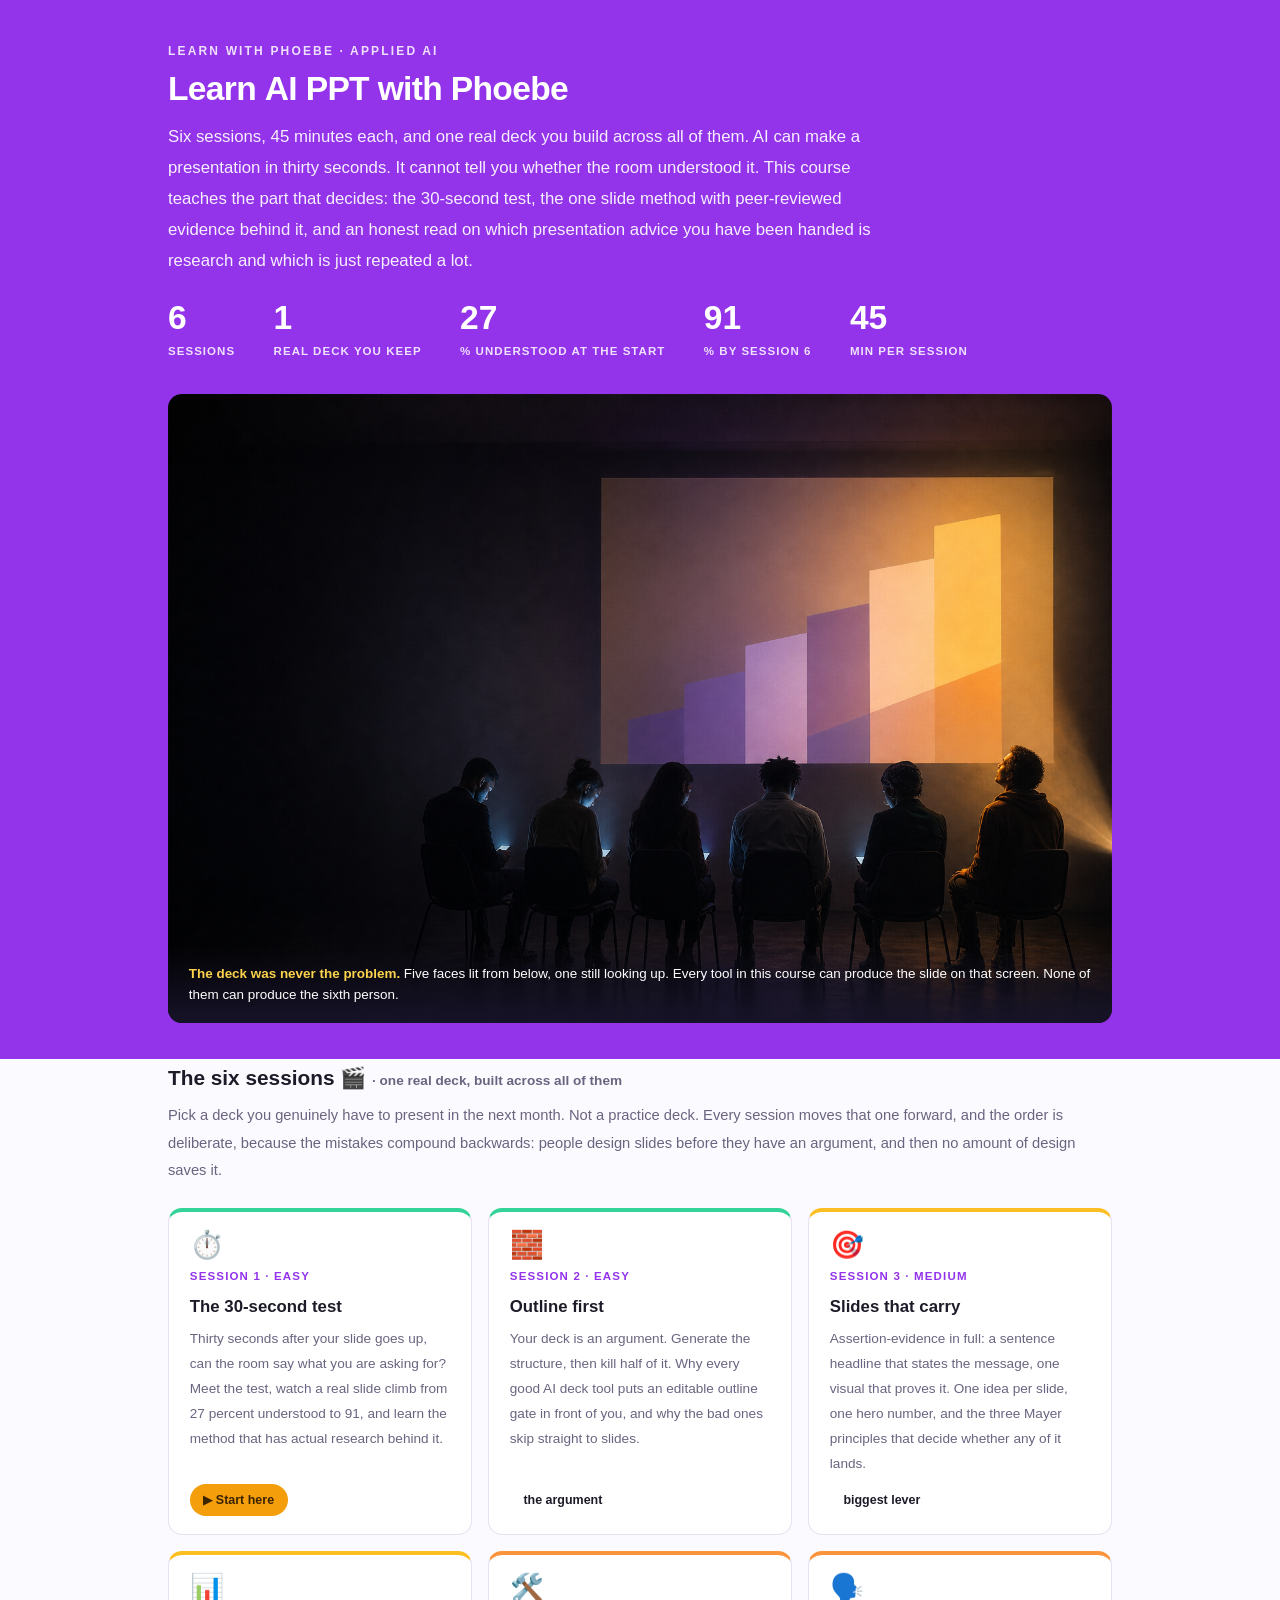
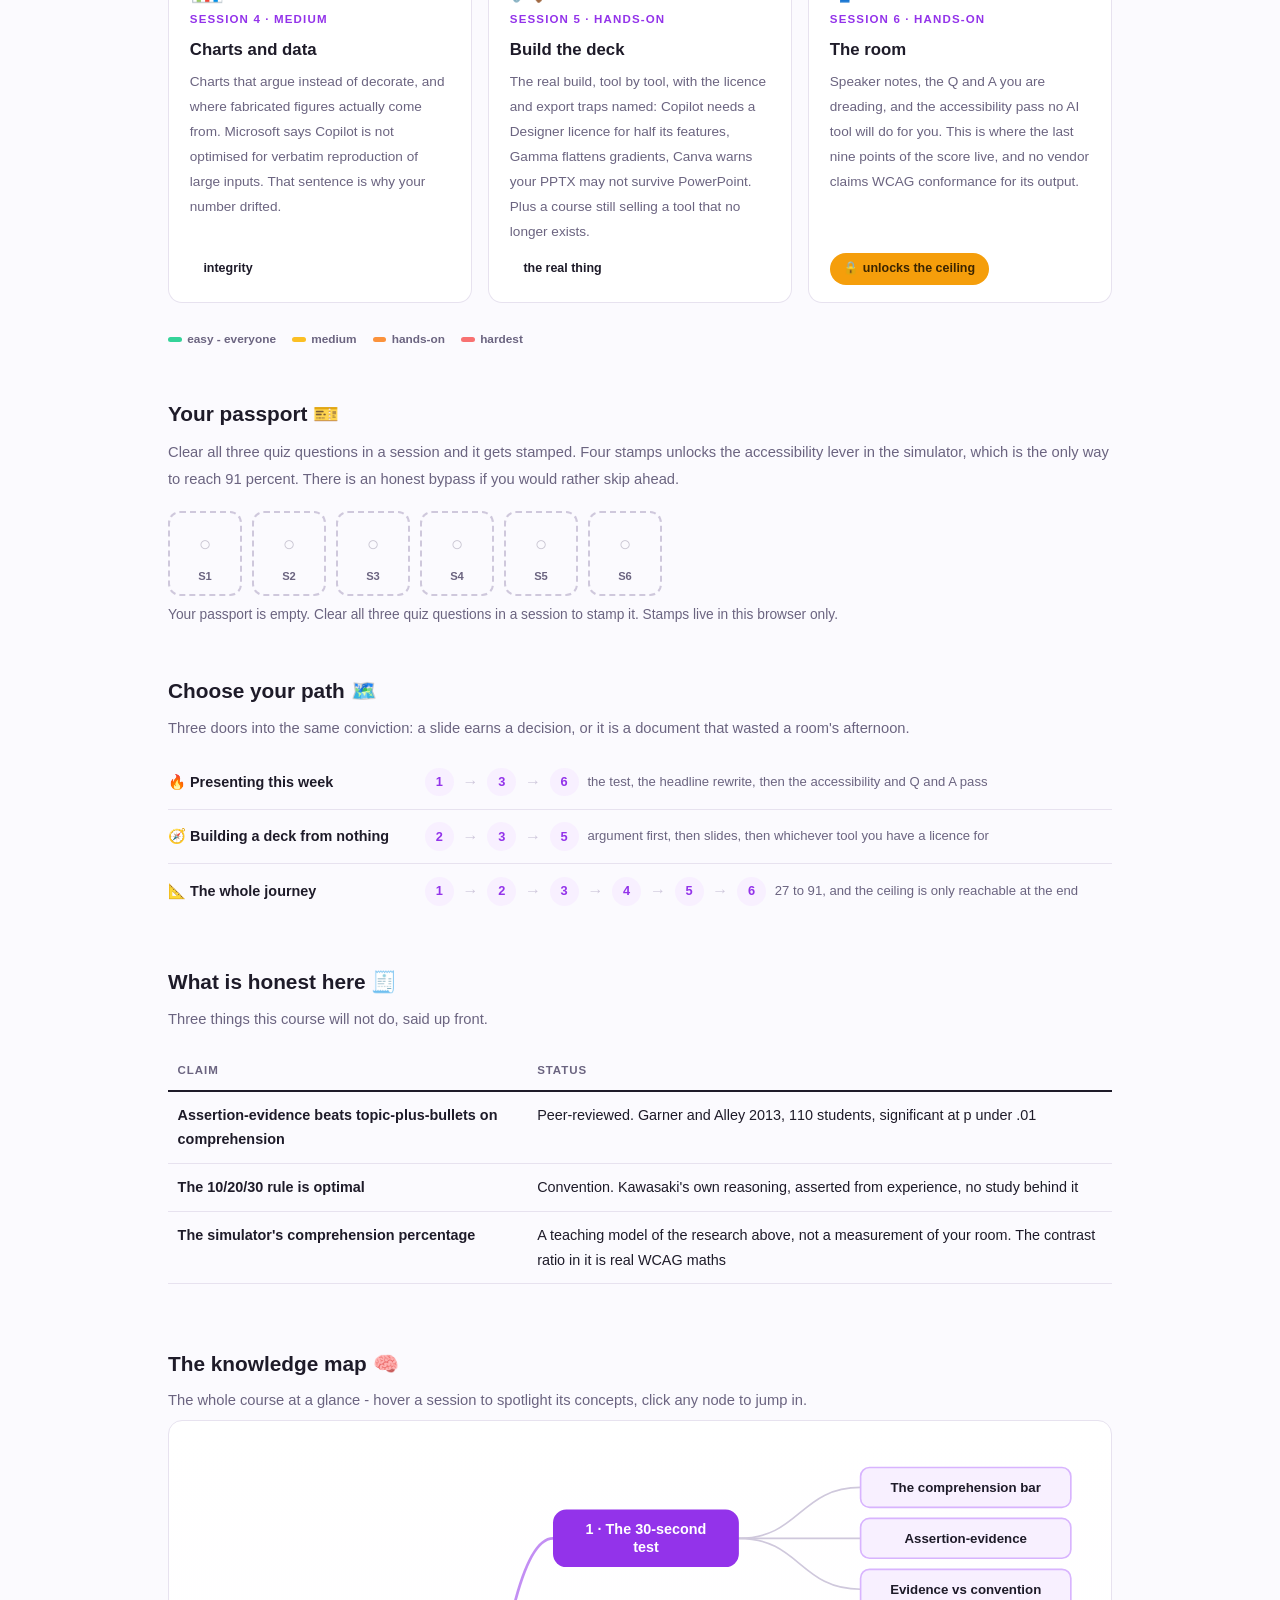
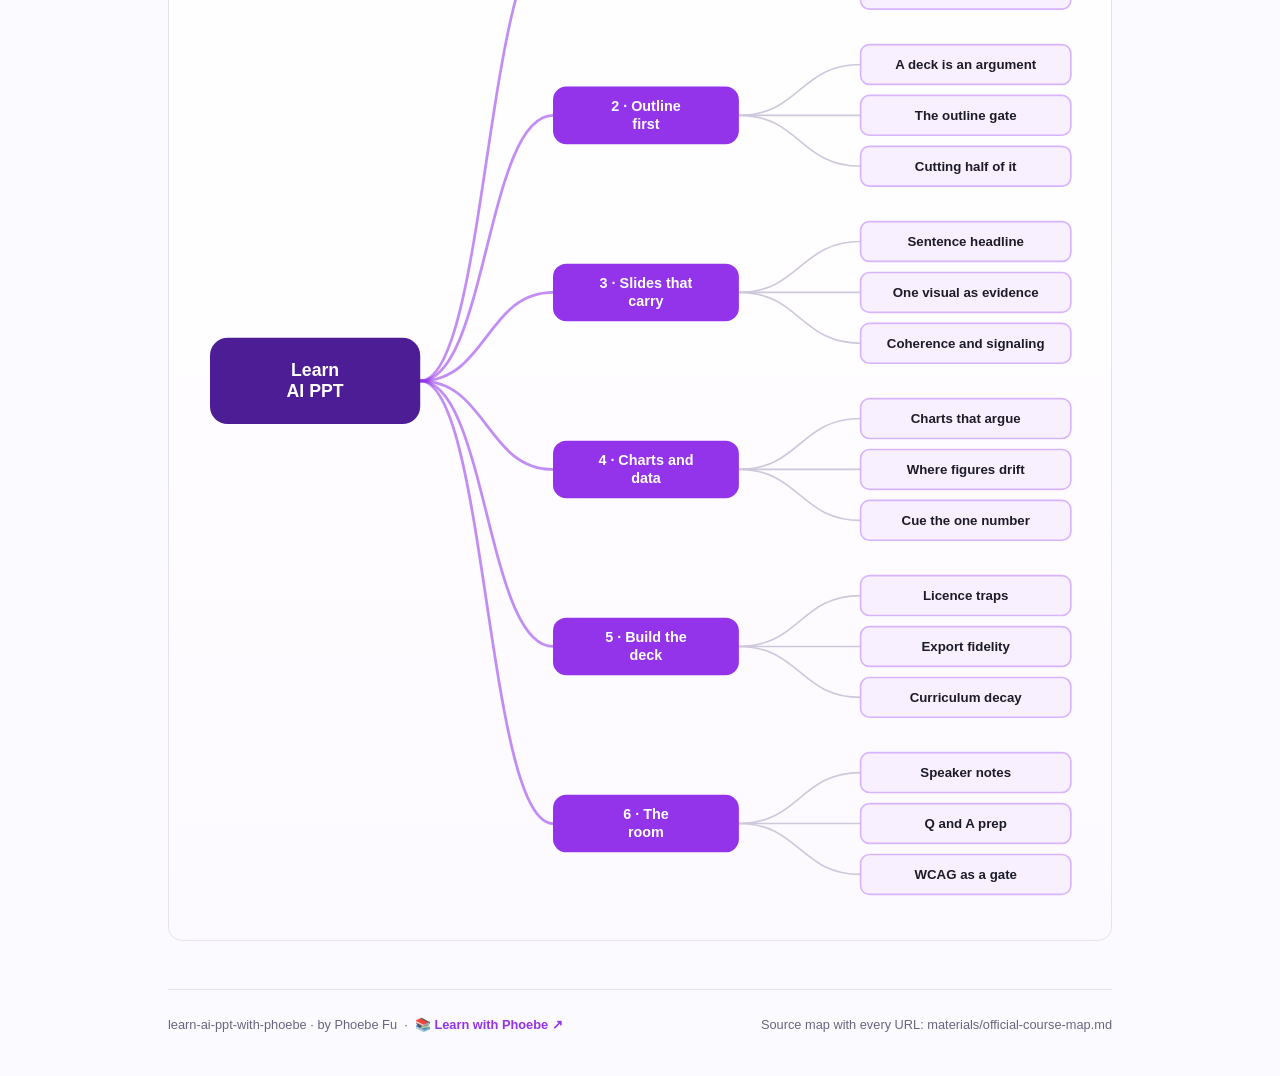
==== index.html @ f8a31833 "Learn AI PPT with Phoebe: six sessions, one real deck Single-track applied-AI course built on the 30" ====
<!DOCTYPE html>
<html lang="en">
<head>
<meta charset="UTF-8">
<meta name="viewport" content="width=device-width, initial-scale=1.0">
<!-- social:start -->
<meta name="description" content="Six sessions, one real deck. Build a presentation that passes the 30-second test, using the only slide method with peer-reviewed evidence behind it. Free, by Phoebe Fu.">
<meta property="og:type" content="website">
<meta property="og:site_name" content="Learn with Phoebe">
<meta property="og:title" content="Learn AI PPT with Phoebe">
<meta property="og:description" content="Six sessions, one real deck. Build a presentation that passes the 30-second test, using the only slide method with peer-reviewed evidence behind it.">
<meta property="og:url" content="https://phoebefu6.github.io/learn-ai-ppt-with-phoebe/">
<meta property="og:image" content="https://phoebefu6.github.io/learn-ai-ppt-with-phoebe/assets/og-cover.png">
<meta property="og:image:width" content="1200">
<meta property="og:image:height" content="630">
<meta name="twitter:card" content="summary_large_image">
<meta name="twitter:title" content="Learn AI PPT with Phoebe">
<meta name="twitter:description" content="Six sessions, one real deck. Build a presentation that passes the 30-second test.">
<meta name="twitter:image" content="https://phoebefu6.github.io/learn-ai-ppt-with-phoebe/assets/og-cover.png">
<!-- social:end -->
<title>Learn AI PPT with Phoebe</title>
<link rel="stylesheet" href="assets/style.css?v=1">
<style>

  .stats-row { display: flex; gap: 2.4rem; margin-top: 1.5rem; flex-wrap: wrap; }
  .stat b { display: block; font-size: 2.1rem; font-weight: 800; line-height: 1.05; font-variant-numeric: tabular-nums; }
  .stat span { font-size: .72rem; opacity: .85; text-transform: uppercase; letter-spacing: .09em; font-weight: 600; }

  .course-grid { display: grid; grid-template-columns: repeat(auto-fit, minmax(17rem, 1fr)); gap: 1rem; margin-top: 1.5rem; }
  .course-card {
    border: 1px solid var(--hairline);
    border-top: 4px solid var(--diff, var(--indigo));
    border-radius: var(--radius);
    padding: 1.2rem 1.3rem 1.1rem;
    display: flex;
    flex-direction: column;
    gap: .5rem;
    text-decoration: none;
    color: var(--ink);
    background: #fff;
    transition: box-shadow .15s ease, border-color .15s ease, transform .15s ease;
    position: relative;
  }
  .course-card:hover { border-color: var(--indigo-soft); border-top-color: var(--diff, var(--indigo)); box-shadow: 0 8px 28px rgba(147,51,234,.14); transform: translateY(-3px); }
  .course-card .cicon { font-size: 1.7rem; line-height: 1; }
  .course-card .cnum { font-size: .72rem; font-weight: 700; color: var(--indigo); text-transform: uppercase; letter-spacing: .1em; }
  .course-card h3 { font-size: 1.05rem; font-weight: 800; line-height: 1.3; }
  .course-card p { font-size: .85rem; color: var(--muted); flex: 1; }
  .course-card .meta { display: flex; gap: .4rem; flex-wrap: wrap; }

  .diff-legend { display: flex; gap: 1rem; margin-top: 1.6rem; font-size: .74rem; color: var(--muted); font-weight: 600; flex-wrap: wrap; }
  .diff-legend i { display: inline-block; width: .85rem; height: .35rem; border-radius: 999px; margin-right: .35rem; vertical-align: middle; }

  .paths { margin-top: 2.6rem; }
  .paths h2 { font-size: 1.3rem; font-weight: 800; margin-bottom: .3rem; }
  .paths .plede { color: var(--muted); font-size: .92rem; margin-bottom: .8rem; }
  .path { display: flex; gap: .55rem; align-items: center; padding: .75rem 0; border-bottom: .5px solid var(--hairline); flex-wrap: wrap; }
  .path:last-child { border-bottom: none; }
  .path b { min-width: 15.5rem; font-size: .9rem; }
  .path .pstep { background: var(--indigo-50); color: var(--indigo); border-radius: 999px; padding: .16rem .68rem; font-weight: 700; font-size: .8rem; text-decoration: none; transition: all .12s ease; }
  .path .pstep:hover { background: var(--indigo); color: #fff; }
  .path .parr { color: var(--faint); font-weight: 700; }

  .mm-section { margin-top: 1.6rem; }
  .mm-section h2 { font-size: 1.3rem; font-weight: 800; margin-bottom: .2rem; }
  .mm-section .mm-lede { color: var(--muted); font-size: .92rem; margin-bottom: .4rem; }
  .mm-wrap { border: 1px solid var(--hairline); border-radius: var(--radius); background: linear-gradient(180deg,#fff,#FDFAFF); padding: .6rem; overflow-x: auto; }
  .mm-svg { width: 100%; height: auto; display: block; max-width: 60rem; margin: 0 auto; min-width: 34rem; }
  .mm-link { cursor: pointer; text-decoration: none; }
  .mm-node rect { transition: opacity .15s ease, filter .15s ease; }
  .mm-node text { pointer-events: none; }
  .mm-link:hover .mm-node rect { filter: brightness(1.06); }
  .mm-edge { transition: opacity .15s ease; }

  /* raster hero, one per course */
  .hero-art { position: relative; margin: 1.8rem 0 0; border-radius: var(--radius); overflow: hidden; background: #17142A; }
  .hero-art img { display: block; width: 100%; height: auto; }
  .hero-art figcaption {
    position: absolute; left: 0; right: 0; bottom: 0; padding: 1.1rem 1.3rem;
    background: linear-gradient(to top, rgba(23,20,42,.94), rgba(23,20,42,0));
    color: #fff; font-size: .84rem; line-height: 1.6;
  }
  .hero-art figcaption b { color: #FCD34D; }
  @media (max-width: 720px) { .hero-art figcaption { position: static; background: #17142A; } }
</style>
</head>
<body>

<header class="masthead">
  <div class="wrap">
    <div class="eyebrow">Learn with Phoebe · Applied AI</div>
    <h1>Learn AI <span class="accent">PPT</span> with Phoebe</h1>
    <p class="sub">Six sessions, 45 minutes each, and one real deck you build across all of them. AI can make a presentation in thirty seconds. It cannot tell you whether the room understood it. This course teaches the part that decides: the 30-second test, the one slide method with peer-reviewed evidence behind it, and an honest read on which presentation advice you have been handed is research and which is just repeated a lot.</p>
    <div class="stats-row">
      <div class="stat"><b data-count="6">6</b><span>sessions</span></div>
      <div class="stat"><b data-count="1">1</b><span>real deck you keep</span></div>
      <div class="stat"><b data-count="27">27</b><span>% understood at the start</span></div>
      <div class="stat"><b data-count="91">91</b><span>% by session 6</span></div>
      <div class="stat"><b data-count="45">45</b><span>min per session</span></div>
    </div>
    <figure class="hero-art">
      <img src="assets/hero.png" alt="A darkened boardroom. A beautifully designed chart glows on the projection screen while five of the six people in the front row look down into their phones, each face lit from below. One person at the end is still looking up.">
      <figcaption><b>The deck was never the problem.</b> Five faces lit from below, one still looking up. Every tool in this course can produce the slide on that screen. None of them can produce the sixth person.</figcaption>
    </figure>
  </div>
</header>

<main class="wrap">

  <section class="section">
    <div class="paths" style="margin-top:0">
      <h2>The six sessions 🎬 <span style="font-size:.85rem;font-weight:600;color:var(--muted)">· one real deck, built across all of them</span></h2>
      <p class="plede">Pick a deck you genuinely have to present in the next month. Not a practice deck. Every session moves that one forward, and the order is deliberate, because the mistakes compound backwards: people design slides before they have an argument, and then no amount of design saves it.</p>
    </div>

    <div class="course-grid">
      <a class="course-card" href="courses/01-the-30-second-test.html" style="--diff:#34D399">
        <span class="cicon">⏱️</span>
        <span class="cnum">Session 1 · easy</span>
        <h3>The 30-second test</h3>
        <p>Thirty seconds after your slide goes up, can the room say what you are asking for? Meet the test, watch a real slide climb from 27 percent understood to 91, and learn the method that has actual research behind it.</p>
        <span class="meta"><span class="pill amber">▶ Start here</span></span>
      </a>
      <a class="course-card" href="courses/02-outline-first.html" style="--diff:#34D399">
        <span class="cicon">🧱</span>
        <span class="cnum">Session 2 · easy</span>
        <h3>Outline first</h3>
        <p>Your deck is an argument. Generate the structure, then kill half of it. Why every good AI deck tool puts an editable outline gate in front of you, and why the bad ones skip straight to slides.</p>
        <span class="meta"><span class="pill">the argument</span></span>
      </a>
      <a class="course-card" href="courses/03-slides-that-carry.html" style="--diff:#FBBF24">
        <span class="cicon">🎯</span>
        <span class="cnum">Session 3 · medium</span>
        <h3>Slides that carry</h3>
        <p>Assertion-evidence in full: a sentence headline that states the message, one visual that proves it. One idea per slide, one hero number, and the three Mayer principles that decide whether any of it lands.</p>
        <span class="meta"><span class="pill">biggest lever</span></span>
      </a>
      <a class="course-card" href="courses/04-charts-and-data.html" style="--diff:#FBBF24">
        <span class="cicon">📊</span>
        <span class="cnum">Session 4 · medium</span>
        <h3>Charts and data</h3>
        <p>Charts that argue instead of decorate, and where fabricated figures actually come from. Microsoft says Copilot is not optimised for verbatim reproduction of large inputs. That sentence is why your number drifted.</p>
        <span class="meta"><span class="pill">integrity</span></span>
      </a>
      <a class="course-card" href="courses/05-build-the-deck.html" style="--diff:#FB923C">
        <span class="cicon">🛠️</span>
        <span class="cnum">Session 5 · hands-on</span>
        <h3>Build the deck</h3>
        <p>The real build, tool by tool, with the licence and export traps named: Copilot needs a Designer licence for half its features, Gamma flattens gradients, Canva warns your PPTX may not survive PowerPoint. Plus a course still selling a tool that no longer exists.</p>
        <span class="meta"><span class="pill">the real thing</span></span>
      </a>
      <a class="course-card" href="courses/06-the-room.html" style="--diff:#FB923C">
        <span class="cicon">🗣️</span>
        <span class="cnum">Session 6 · hands-on</span>
        <h3>The room</h3>
        <p>Speaker notes, the Q and A you are dreading, and the accessibility pass no AI tool will do for you. This is where the last nine points of the score live, and no vendor claims WCAG conformance for its output.</p>
        <span class="meta"><span class="pill amber">🔒 unlocks the ceiling</span></span>
      </a>
    </div>

    <div class="diff-legend">
      <span><i style="background:#34D399"></i>easy - everyone</span>
      <span><i style="background:#FBBF24"></i>medium</span>
      <span><i style="background:#FB923C"></i>hands-on</span>
      <span><i style="background:#F87171"></i>hardest</span>
    </div>
  </section>

  <section class="section">
    <div class="paths" style="margin-top:0">
      <h2>Your passport 🎫</h2>
      <p class="plede">Clear all three quiz questions in a session and it gets stamped. Four stamps unlocks the accessibility lever in the simulator, which is the only way to reach 91 percent. There is an honest bypass if you would rather skip ahead.</p>
    </div>
    <div class="pp-strip"></div>
  </section>

  <section class="section">
    <div class="paths">
      <h2>Choose your path 🗺️</h2>
      <p class="plede">Three doors into the same conviction: a slide earns a decision, or it is a document that wasted a room's afternoon.</p>
      <div class="path"><b>🔥 Presenting this week</b>
        <a class="pstep" href="courses/01-the-30-second-test.html">1</a><span class="parr">→</span>
        <a class="pstep" href="courses/03-slides-that-carry.html">3</a><span class="parr">→</span>
        <a class="pstep" href="courses/06-the-room.html">6</a>
        <span style="font-size:.82rem;color:var(--muted)">the test, the headline rewrite, then the accessibility and Q and A pass</span>
      </div>
      <div class="path"><b>🧭 Building a deck from nothing</b>
        <a class="pstep" href="courses/02-outline-first.html">2</a><span class="parr">→</span>
        <a class="pstep" href="courses/03-slides-that-carry.html">3</a><span class="parr">→</span>
        <a class="pstep" href="courses/05-build-the-deck.html">5</a>
        <span style="font-size:.82rem;color:var(--muted)">argument first, then slides, then whichever tool you have a licence for</span>
      </div>
      <div class="path"><b>📐 The whole journey</b>
        <a class="pstep" href="courses/01-the-30-second-test.html">1</a><span class="parr">→</span>
        <a class="pstep" href="courses/02-outline-first.html">2</a><span class="parr">→</span>
        <a class="pstep" href="courses/03-slides-that-carry.html">3</a><span class="parr">→</span>
        <a class="pstep" href="courses/04-charts-and-data.html">4</a><span class="parr">→</span>
        <a class="pstep" href="courses/05-build-the-deck.html">5</a><span class="parr">→</span>
        <a class="pstep" href="courses/06-the-room.html">6</a>
        <span style="font-size:.82rem;color:var(--muted)">27 to 91, and the ceiling is only reachable at the end</span>
      </div>
    </div>
  </section>

  <section class="section">
    <div class="paths" style="margin-top:0">
      <h2>What is honest here 🧾</h2>
      <p class="plede">Three things this course will not do, said up front.</p>
    </div>
    <table class="clean">
      <tr><th>Claim</th><th>Status</th></tr>
      <tr><td>Assertion-evidence beats topic-plus-bullets on comprehension</td><td>Peer-reviewed. Garner and Alley 2013, 110 students, significant at p under .01</td></tr>
      <tr><td>The 10/20/30 rule is optimal</td><td>Convention. Kawasaki's own reasoning, asserted from experience, no study behind it</td></tr>
      <tr><td>The simulator's comprehension percentage</td><td>A teaching model of the research above, not a measurement of your room. The contrast ratio in it is real WCAG maths</td></tr>
    </table>
  </section>

  <section class="section mm-section">
    <h2>The knowledge map 🧠</h2>
    <p class="mm-lede">The whole course at a glance - hover a session to spotlight its concepts, click any node to jump in.</p>
    <div class="mm-wrap"><div id="mindmap"></div></div>
  </section>

  <footer class="pagefoot">
    <span>learn-ai-ppt-with-phoebe · by Phoebe Fu &nbsp;·&nbsp; 📚 <a href="https://phoebefu6.github.io/learn-with-phoebe/">Learn with Phoebe ↗</a></span>
    <span>Source map with every URL: <span class="mono">materials/official-course-map.md</span></span>
  </footer>

</main>

<script>
window.MINDMAP_DATA = {
  title: "Learn\nAI PPT",
  centerColor: "#4C1D95",
  sessions: [
    { label: "The 30-second\ntest", href: "courses/01-the-30-second-test.html", color: "#34D399",
      concepts: [
        { label: "The comprehension bar", href: "courses/01-the-30-second-test.html" },
        { label: "Assertion-evidence", href: "courses/01-the-30-second-test.html" },
        { label: "Evidence vs convention", href: "courses/01-the-30-second-test.html" } ] },
    { label: "Outline\nfirst", href: "courses/02-outline-first.html", color: "#34D399",
      concepts: [
        { label: "A deck is an argument", href: "courses/02-outline-first.html" },
        { label: "The outline gate", href: "courses/02-outline-first.html" },
        { label: "Cutting half of it", href: "courses/02-outline-first.html" } ] },
    { label: "Slides that\ncarry", href: "courses/03-slides-that-carry.html", color: "#FBBF24",
      concepts: [
        { label: "Sentence headline", href: "courses/03-slides-that-carry.html" },
        { label: "One visual as evidence", href: "courses/03-slides-that-carry.html" },
        { label: "Coherence and signaling", href: "courses/03-slides-that-carry.html" } ] },
    { label: "Charts and\ndata", href: "courses/04-charts-and-data.html", color: "#FBBF24",
      concepts: [
        { label: "Charts that argue", href: "courses/04-charts-and-data.html" },
        { label: "Where figures drift", href: "courses/04-charts-and-data.html" },
        { label: "Cue the one number", href: "courses/04-charts-and-data.html" } ] },
    { label: "Build the\ndeck", href: "courses/05-build-the-deck.html", color: "#FB923C",
      concepts: [
        { label: "Licence traps", href: "courses/05-build-the-deck.html" },
        { label: "Export fidelity", href: "courses/05-build-the-deck.html" },
        { label: "Curriculum decay", href: "courses/05-build-the-deck.html" } ] },
    { label: "The\nroom", href: "courses/06-the-room.html", color: "#FB923C",
      concepts: [
        { label: "Speaker notes", href: "courses/06-the-room.html" },
        { label: "Q and A prep", href: "courses/06-the-room.html" },
        { label: "WCAG as a gate", href: "courses/06-the-room.html" } ] }
  ]
};
</script>
<script src="assets/mindmap.js?v=1"></script>
<script src="assets/app.js?v=1"></script>
</body>
</html>
---- assets/style.css ----
/* learn-mcp-with-phoebe - editorial bold design system
   Accent: SQLite blue #9333EA · Ink navy #4C1D95 · Flagship: amber #F59E0B
   (CSS var names still read --indigo/--amber; they hold SQL-blue values.) */

:root {
  --indigo: #9333EA;
  --indigo-deep: #4C1D95;
  --indigo-mid: #A855F7;
  --indigo-soft: #D8B4FE;
  --indigo-50: #F8F0FF;
  --ink: #1E1B29;
  --muted: #6B6480;
  --faint: #CFC8DC;
  --hairline: #E7E2EF;
  --amber: #F59E0B;
  --amber-ink: #3A2400;
  --amber-50: #FFF7E6;
  --paper: #FBFAFE;
  --code-bg: #17142A;
  --code-ink: #E6E0F5;
  --radius: 14px;
}

* { margin: 0; padding: 0; box-sizing: border-box; }

html { font-size: 16px; scroll-behavior: smooth; }
html.zoom-125 { font-size: 20px; }
html.zoom-150 { font-size: 24px; }

body {
  font-family: "Inter", -apple-system, BlinkMacSystemFont, "Segoe UI", Roboto, sans-serif;
  background: var(--paper);
  color: var(--ink);
  line-height: 1.85;
  font-feature-settings: "tnum";
}

.wrap { max-width: 62rem; margin: 0 auto; padding: 0 1.5rem; }

/* ---------- header band ---------- */
.masthead {
  background: var(--indigo);
  color: #fff;
  padding: 2.5rem 0 2.25rem;
}
.masthead .eyebrow {
  font-size: .75rem;
  letter-spacing: .18em;
  text-transform: uppercase;
  opacity: .85;
  font-weight: 600;
}
.masthead h1 {
  font-size: 2.1rem;
  line-height: 1.15;
  font-weight: 800;
  margin: .5rem 0 .75rem;
  letter-spacing: -.02em;
}
.masthead h1 .accent { color: inherit; }
.masthead .sub { font-size: 1.05rem; opacity: .92; max-width: 44rem; }

.chip-row { display: flex; flex-wrap: wrap; gap: .5rem; margin-top: 1.1rem; }
.chip {
  display: inline-flex;
  align-items: center;
  gap: .35rem;
  border-radius: 999px;
  padding: .25rem .8rem;
  font-size: .78rem;
  font-weight: 600;
  white-space: nowrap;
}
.chip.level { background: #fff; color: var(--indigo); }
.chip.audience { background: rgba(255,255,255,.16); color: #fff; border: 1px solid rgba(255,255,255,.35); }
.chip.time { background: var(--ink); color: #fff; font-variant-numeric: tabular-nums; }


/* ---------- toolbar ---------- */
.toolbar {
  position: sticky;
  top: 0;
  z-index: 40;
  background: rgba(255,255,255,.94);
  backdrop-filter: blur(6px);
  border-bottom: 1px solid var(--hairline);
  padding: .55rem 0;
}
.toolbar .wrap { display: flex; align-items: center; gap: .6rem; }
.toolbar .crumb { font-size: .8rem; color: var(--muted); font-weight: 600; margin-right: auto; }
.toolbar .crumb a { color: var(--indigo); text-decoration: none; }
.btn {
  border: 1px solid var(--hairline);
  background: #fff;
  color: var(--ink);
  border-radius: 999px;
  padding: .35rem .9rem;
  font-size: .78rem;
  font-weight: 600;
  cursor: pointer;
  font-family: inherit;
  transition: all .15s ease;
}
.btn:hover { border-color: var(--indigo); color: var(--indigo); }
.btn.primary { background: var(--indigo); border-color: var(--indigo); color: #fff; }
.btn.primary:hover { background: var(--indigo-deep); }

/* ---------- sections ---------- */
main { padding: 2.5rem 0 4rem; }

.section { margin-bottom: 2.8rem; }
.section-kicker { margin-bottom: 1rem; }
.section-kicker .klabel {
  display: block;
  font-size: .72rem;
  text-transform: uppercase;
  letter-spacing: .1em;
  color: var(--indigo);
  font-weight: 700;
  margin-bottom: .35rem;
}
.section-kicker h2 {
  font-size: 1.45rem;
  font-weight: 800;
  letter-spacing: -.01em;
  display: flex;
  align-items: center;
  gap: .7rem;
  flex-wrap: wrap;
}
.section-kicker .tag {
  border-radius: 999px;
  padding: .18rem .7rem;
  font-size: .7rem;
  font-weight: 700;
  text-transform: uppercase;
  letter-spacing: .08em;
}
.tag.concept { background: var(--indigo-50); color: var(--indigo); }
.tag.demo { background: var(--amber-50); color: var(--amber-ink); }
.tag.exercise { background: var(--ink); color: #fff; }

.lede { color: var(--muted); max-width: 46rem; margin-bottom: 1.4rem; line-height: 1.8; }

/* live vs self-study markers on cards */
.mode {
  font-size: .64rem;
  font-weight: 700;
  text-transform: uppercase;
  letter-spacing: .07em;
  padding: .14rem .6rem;
  border-radius: 999px;
  flex: none;
}
.mode.live { background: var(--indigo); color: #fff; }
.mode.self { background: #fff; color: var(--muted); border: 1px solid var(--hairline); }

/* ---------- accordions ---------- */
details.card {
  border: 1px solid var(--hairline);
  border-radius: var(--radius);
  margin-bottom: .8rem;
  overflow: hidden;
  background: #fff;
}
details.card[open] { border-color: var(--indigo-soft); box-shadow: 0 8px 28px rgba(147,51,234,.08); }
details.card summary {
  list-style: none;
  cursor: pointer;
  padding: 1rem 1.25rem;
  display: flex;
  align-items: center;
  gap: .75rem;
  font-weight: 700;
  font-size: 1.02rem;
  user-select: none;
}
details.card summary::-webkit-details-marker { display: none; }
details.card summary .dot {
  width: .6rem; height: .6rem;
  border-radius: 999px;
  background: var(--indigo);
  flex: none;
}
details.card summary .mini { margin-left: auto; font-size: .72rem; color: var(--muted); font-weight: 600; white-space: nowrap; }
details.card summary .caret { transition: transform .2s ease; color: var(--indigo); font-size: .8rem; }
details.card[open] summary .caret { transform: rotate(90deg); }
details.card .body { padding: 0 1.25rem 1.4rem; border-top: 1px solid var(--hairline); padding-top: 1.15rem; }
details.card .body p { margin-bottom: 1.05rem; max-width: 48rem; }
details.card .body p:last-child { margin-bottom: 0; }
details.card .body ul, details.card .body ol { margin: 0 0 1.1rem 1.2rem; max-width: 47rem; }
details.card .body li { margin-bottom: .65rem; }
details.card .body h4 { font-size: .95rem; font-weight: 700; margin: 1.1rem 0 .45rem; }
details.card .body h4:first-child { margin-top: 0; }

/* ---------- pills & legends ---------- */
.legend { display: flex; flex-wrap: wrap; gap: .5rem; margin: 0 0 1.2rem; }
.pill {
  display: inline-flex;
  align-items: center;
  gap: .4rem;
  border-radius: 999px;
  padding: .28rem .85rem;
  font-size: .78rem;
  font-weight: 600;
}
.pill.solid { background: var(--indigo); color: #fff; }
.pill.light { background: var(--indigo-50); color: var(--indigo); }
.pill.inkpill { background: var(--ink); color: #fff; }
.pill.amber, .pill.peach { background: var(--amber); color: var(--amber-ink); }
.pill.bare { color: var(--faint); }

/* ---------- 4D grid ---------- */
.grid-2 { display: grid; grid-template-columns: repeat(auto-fit, minmax(15rem, 1fr)); gap: .8rem; margin: .5rem 0 1rem; }
.d-card {
  border: 1px solid var(--hairline);
  border-left: 4px solid var(--indigo);
  border-radius: 10px;
  padding: 1rem 1.1rem;
}
.d-card h4 { font-size: .95rem; margin-bottom: .3rem; }
.d-card h4 .lead-letter { color: var(--indigo); }
.d-card p { font-size: .86rem; color: var(--muted); margin: 0; }

/* ---------- tables ---------- */
table.clean { width: 100%; border-collapse: collapse; font-size: .9rem; margin: .4rem 0 1rem; }
table.clean th {
  text-align: left;
  font-size: .72rem;
  text-transform: uppercase;
  letter-spacing: .08em;
  color: var(--muted);
  padding: .5rem .6rem;
  border-bottom: 2px solid var(--ink);
}
table.clean td { padding: .7rem .6rem; border-bottom: .5px solid var(--hairline); vertical-align: top; line-height: 1.7; }
table.clean td:first-child { font-weight: 600; }

/* ---------- prompt boxes ---------- */
.prompt-box {
  position: relative;
  background: var(--code-bg);
  color: var(--code-ink);
  border-radius: var(--radius);
  padding: 1.1rem 1.2rem;
  margin: 1rem 0 1.2rem;
  font-family: "SF Mono", ui-monospace, Menlo, Consolas, monospace;
  font-size: .84rem;
  line-height: 1.65;
  white-space: pre-wrap;
  word-break: break-word;
}
.prompt-box .label {
  position: absolute;
  top: -0.7rem;
  left: 1rem;
  background: var(--indigo);
  color: #fff;
  font-family: "Inter", -apple-system, sans-serif;
  font-size: .68rem;
  font-weight: 700;
  letter-spacing: .06em;
  text-transform: uppercase;
  border-radius: 999px;
  padding: .15rem .7rem;
}
.prompt-box.bad .label { background: var(--faint); color: var(--ink); }
.prompt-box.good .label { background: var(--amber); color: var(--amber-ink); }
.copy-btn {
  position: absolute;
  top: .7rem;
  right: .7rem;
  background: rgba(255,255,255,.1);
  border: 1px solid rgba(255,255,255,.25);
  color: #fff;
  border-radius: 999px;
  padding: .25rem .8rem;
  font-size: .72rem;
  font-weight: 600;
  cursor: pointer;
  font-family: "Inter", -apple-system, sans-serif;
  transition: background .15s ease;
}
.copy-btn:hover { background: rgba(255,255,255,.22); }
.copy-btn.copied { background: var(--amber); border-color: var(--amber); color: var(--amber-ink); }

/* ---------- demo steps ---------- */
.steps { counter-reset: step; margin: .6rem 0 1rem; }
.step {
  display: flex;
  gap: .9rem;
  padding: .85rem 0;
  border-bottom: .5px solid var(--hairline);
}
.step:last-child { border-bottom: none; }
.step::before {
  counter-increment: step;
  content: counter(step);
  flex: none;
  width: 1.7rem; height: 1.7rem;
  border-radius: 999px;
  background: var(--indigo-50);
  color: var(--indigo);
  font-weight: 700;
  font-size: .85rem;
  display: inline-flex;
  align-items: center;
  justify-content: center;
  margin-top: .1rem;
}
.step p { margin: 0; }

/* ---------- callouts ---------- */
.callout {
  border-radius: var(--radius);
  padding: 1rem 1.2rem;
  margin: 1rem 0;
  font-size: .92rem;
}
.callout.tip { background: var(--indigo-50); border-left: 4px solid var(--indigo); }
.callout.win { background: var(--amber-50); border-left: 4px solid var(--amber); }
.callout strong:first-child { display: block; margin-bottom: .2rem; }

.callout.example {
  background: #FFFFFF;
  border: 1px solid var(--hairline);
  border-left: 4px solid var(--amber);
  font-size: .9rem;
}
.callout.example .ex-pill {
  display: inline-block;
  background: var(--amber);
  color: var(--amber-ink);
  border-radius: 999px;
  padding: .15rem .7rem;
  font-size: .68rem;
  font-weight: 700;
  text-transform: uppercase;
  letter-spacing: .06em;
  margin-bottom: .5rem;
}
.callout.example p { margin: 0 0 .75rem; max-width: 47rem; }
.callout.example p:last-child { margin-bottom: 0; }
.callout.example ul { margin: 0 0 0 1.1rem; max-width: 46rem; }
.callout.example li { margin-bottom: .6rem; }
.callout.example li:last-child { margin-bottom: 0; }

/* ---------- zoomable figures ---------- */
figure.zoomable {
  border: 1px solid var(--hairline);
  border-radius: var(--radius);
  padding: 1.2rem;
  margin: 1rem 0 1.4rem;
  cursor: zoom-in;
  transition: box-shadow .15s ease;
  background: #fff;
}
figure.zoomable:hover { box-shadow: 0 8px 28px rgba(147,51,234,.12); }
figure.zoomable svg, figure.zoomable img { width: 100%; height: auto; display: block; }
figure.zoomable figcaption {
  margin-top: .6rem;
  font-size: .76rem;
  color: var(--muted);
  font-weight: 600;
  display: flex;
  align-items: center;
  gap: .4rem;
}

.lightbox {
  position: fixed;
  inset: 0;
  z-index: 100;
  background: rgba(30,27,41,.9);
  display: none;
  align-items: center;
  justify-content: center;
  padding: 3vh 3vw;
  cursor: zoom-out;
}
.lightbox.open { display: flex; }
.lightbox .inner {
  background: #fff;
  border-radius: var(--radius);
  padding: 2rem;
  max-width: 94vw;
  max-height: 92vh;
  overflow: auto;
}
.lightbox .inner svg, .lightbox .inner img { width: min(88vw, 70rem); height: auto; }
.lightbox .close-hint {
  position: fixed;
  top: 1rem; right: 1.4rem;
  color: #fff;
  font-size: .8rem;
  font-weight: 600;
  opacity: .8;
}

/* ---------- courses covered ---------- */
.covered { border: 1px solid var(--hairline); border-radius: var(--radius); overflow: hidden; }
.covered-row {
  display: flex;
  align-items: baseline;
  gap: .8rem;
  padding: .75rem 1.1rem;
  border-bottom: .5px solid var(--hairline);
  font-size: .9rem;
}
.covered-row:last-child { border-bottom: none; }
.covered-row .status { flex: none; }
.covered-row .name { font-weight: 600; }
.covered-row .note { margin-left: auto; color: var(--muted); font-size: .78rem; text-align: right; }

/* ---------- cheat sheet footer ---------- */
.cheat {
  background: var(--ink);
  color: #fff;
  border-radius: var(--radius);
  padding: 1.6rem 1.6rem 1.3rem;
  margin-top: 3rem;
}
.cheat h3 { font-size: 1.1rem; margin-bottom: 1rem; }
.cheat h3 span { color: var(--indigo-soft); }
.cheat .grid-2 { gap: 1rem; }
.cheat .cheat-item { border-left: 3px solid var(--indigo-mid); padding-left: .8rem; }
.cheat .cheat-item b { display: block; font-size: .85rem; color: var(--indigo-soft); }
.cheat .cheat-item span { font-size: .82rem; opacity: .85; }

footer.pagefoot {
  border-top: 1px solid var(--hairline);
  margin-top: 3rem;
  padding: 1.4rem 0 2.5rem;
  font-size: .8rem;
  color: var(--muted);
  display: flex;
  justify-content: space-between;
  flex-wrap: wrap;
  gap: .8rem;
}
footer.pagefoot a { color: var(--indigo); text-decoration: none; font-weight: 600; }

/* ---------- wayfinding: reading progress + section dots + part numbers ---------- */

#progress-bar {
  position: fixed;
  top: 0; left: 0;
  height: 3px;
  width: 0;
  background: linear-gradient(90deg, var(--indigo), var(--amber));
  z-index: 90;
}

.pagenav {
  position: fixed;
  right: 1.1rem;
  top: 50%;
  transform: translateY(-50%);
  z-index: 50;
  display: flex;
  flex-direction: column;
  gap: .55rem;
}
.pagenav a {
  width: .68rem; height: .68rem;
  border-radius: 999px;
  background: #fff;
  border: 2px solid var(--faint);
  display: block;
  position: relative;
  transition: all .15s ease;
}
.pagenav a:hover { border-color: var(--indigo); transform: scale(1.3); }
.pagenav a.active { background: var(--indigo); border-color: var(--indigo); }
.pagenav a .nlabel {
  position: absolute;
  right: 1.4rem;
  top: 50%;
  transform: translateY(-50%);
  background: var(--ink);
  color: #fff;
  font-size: .7rem;
  font-weight: 600;
  padding: .22rem .65rem;
  border-radius: 6px;
  white-space: nowrap;
  opacity: 0;
  pointer-events: none;
  transition: opacity .15s ease;
}
.pagenav a:hover .nlabel { opacity: 1; }
@media (max-width: 74rem) { .pagenav { display: none; } }

main { counter-reset: partnum -1; }
.section .section-kicker { position: relative; }
.section .section-kicker::before {
  counter-increment: partnum;
  content: counter(partnum, decimal-leading-zero);
  position: absolute;
  right: 0;
  top: -1.2rem;
  font-size: 4.4rem;
  font-weight: 800;
  color: var(--indigo-50);
  line-height: 1;
  font-variant-numeric: tabular-nums;
  pointer-events: none;
  z-index: 0;
}
.section .section-kicker > * { position: relative; z-index: 1; }

details.card summary { transition: background .15s ease; }
details.card summary:hover { background: #FDFAFF; }

/* ---------- journey strip: you are here in the series ---------- */
.journey {
  display: flex;
  align-items: center;
  gap: .45rem;
  margin-top: 1.1rem;
  flex-wrap: wrap;
}
.journey .jlabel { font-size: .7rem; font-weight: 700; text-transform: uppercase; letter-spacing: .09em; opacity: .8; margin-right: .3rem; }
.journey a {
  width: 1.7rem; height: 1.7rem;
  border-radius: 999px;
  display: inline-flex;
  align-items: center;
  justify-content: center;
  font-size: .8rem;
  font-weight: 700;
  text-decoration: none;
  color: #fff;
  border: 1.5px solid rgba(255,255,255,.45);
  transition: all .15s ease;
  font-variant-numeric: tabular-nums;
}
.journey a:hover { border-color: #fff; transform: scale(1.12); }
.journey a.here { background: #fff; color: var(--indigo); border-color: #fff; }
.journey a.dd-chip { width: auto; border-radius: 999px; padding: 0 .7rem; font-size: .72rem; }

/* ---------- check-yourself quiz ---------- */
.quiz-q {
  border: 1px solid var(--hairline);
  border-radius: var(--radius);
  padding: 1.1rem 1.25rem 1rem;
  margin-bottom: .9rem;
  background: #fff;
}
.quiz-q .qtext { font-weight: 700; margin-bottom: .7rem; }
.quiz-q .qopt {
  display: block;
  width: 100%;
  text-align: left;
  background: #fff;
  border: 1px solid var(--hairline);
  border-radius: 10px;
  padding: .6rem .9rem;
  margin-bottom: .5rem;
  font-size: .9rem;
  font-family: inherit;
  color: var(--ink);
  cursor: pointer;
  transition: all .15s ease;
}
.quiz-q .qopt:hover { border-color: var(--indigo); background: var(--indigo-50); }
.quiz-q .qopt.correct { background: var(--indigo); border-color: var(--indigo); color: #fff; font-weight: 600; }
.quiz-q .qopt.correct::after { content: "  ✓"; }
.quiz-q .qopt.wrong { background: #FEF2F2; border-color: #FCA5A5; color: #991B1B; animation: qshake .3s ease; }
.quiz-q .qopt.wrong::after { content: "  ✗ try again"; font-size: .78rem; }
.quiz-q .qopt:disabled { cursor: default; }
.quiz-q .qwhy {
  display: none;
  background: var(--amber-50);
  border-left: 4px solid var(--amber);
  border-radius: 8px;
  padding: .6rem .9rem;
  font-size: .86rem;
  margin-top: .3rem;
}
.quiz-q.answered .qwhy { display: block; }
@keyframes qshake {
  0%, 100% { transform: translateX(0); }
  25% { transform: translateX(-5px); }
  75% { transform: translateX(5px); }
}
.quiz-score { font-weight: 700; color: var(--indigo); margin-top: .4rem; }

@media (prefers-reduced-motion: reduce) {
  .quiz-q .qopt.wrong { animation: none; }
  .journey a:hover { transform: none; }
}

/* ---------- micro-interactions (react-bits inspired, vanilla) ---------- */

/* BlurText: staggered word reveal on the masthead headline */
.masthead h1 .bw {
  display: inline-block;
  opacity: 0;
  filter: blur(8px);
  transform: translateY(.35em);
  animation: bw-in .7s cubic-bezier(.22,.9,.35,1) forwards;
  animation-delay: var(--bw-delay, 0s);
}
@keyframes bw-in {
  to { opacity: 1; filter: blur(0); transform: translateY(0); }
}

/* SpotlightCard: cursor-following highlight on accordion cards */
details.card { position: relative; }
details.card::after {
  content: "";
  position: absolute;
  inset: 0;
  pointer-events: none;
  opacity: 0;
  transition: opacity .3s ease;
  background: radial-gradient(320px circle at var(--mx, 50%) var(--my, 50%), rgba(147,51,234,.09), transparent 65%);
}
details.card:hover::after { opacity: 1; }

/* ScrollReveal: sections rise in as they enter the viewport */
.js-reveal .section {
  opacity: 0;
  transform: translateY(16px);
  transition: opacity .6s ease, transform .6s cubic-bezier(.22,.9,.35,1);
}
.js-reveal .section.revealed { opacity: 1; transform: none; }

@media (prefers-reduced-motion: reduce) {
  .masthead h1 .bw { animation: none; opacity: 1; filter: none; transform: none; }
  details.card::after { display: none; }
  .js-reveal .section { opacity: 1; transform: none; transition: none; }
}

@media (max-width: 40rem) {
  .masthead h1 { font-size: 1.6rem; }
  
  .toolbar .crumb { display: none; }
}

@media print {
  .toolbar, .copy-btn { display: none; }
  details.card { border: 1px solid #ccc; }
}

/* ---------- live SQL playground (sql-live.js) ---------- */
.sqlbox {
  border: 1px solid var(--hairline);
  border-radius: var(--radius);
  background: #fff;
  overflow: hidden;
  margin: 1rem 0 1.4rem;
  box-shadow: 0 8px 28px rgba(147,51,234,.06);
}
.sql-bar {
  display: flex; align-items: center; gap: .5rem;
  padding: .5rem .8rem;
  background: var(--indigo-deep);
  color: #fff;
}
.sql-dot { width: .6rem; height: .6rem; border-radius: 999px; background: var(--amber); flex: none; }
.sql-title { font-size: .76rem; font-weight: 600; letter-spacing: .02em; opacity: .92; }
.sql-spacer { margin-left: auto; }
.sql-btn {
  border: 1px solid rgba(255,255,255,.28);
  background: rgba(255,255,255,.08);
  color: #fff;
  border-radius: 999px;
  padding: .26rem .8rem;
  font-size: .74rem; font-weight: 700; cursor: pointer;
  font-family: inherit; transition: all .14s ease; white-space: nowrap;
}
.sql-btn:hover { background: rgba(255,255,255,.2); }
.sql-btn.sql-run { background: var(--amber); color: var(--amber-ink); border-color: var(--amber); }
.sql-btn.sql-run:hover { filter: brightness(1.05); }
.sql-label {
  display: block;
  font-size: .64rem; text-transform: uppercase; letter-spacing: .09em;
  font-weight: 700; color: var(--muted);
  padding: .6rem .9rem .2rem;
}
.sql-code-wrap { border-bottom: 1px solid var(--hairline); }
.sql-code {
  width: 100%;
  border: none; outline: none; resize: vertical;
  padding: .35rem .9rem .9rem;
  font-family: "SF Mono", "JetBrains Mono", Menlo, Consolas, monospace;
  font-size: .86rem; line-height: 1.6;
  color: var(--ink); background: #fff;
  tab-size: 2;
}
.sql-out { padding: .2rem .9rem 1rem; overflow-x: auto; }
.sql-tablewrap { overflow-x: auto; }
table.sql-table { width: 100%; border-collapse: collapse; font-size: .84rem; margin: .3rem 0 .1rem; }
table.sql-table th {
  text-align: left; text-transform: uppercase; letter-spacing: .05em;
  font-size: .68rem; color: var(--indigo); font-weight: 800;
  padding: .35rem .6rem; border-bottom: 2px solid var(--indigo-50); white-space: nowrap;
}
table.sql-table td {
  padding: .32rem .6rem; border-bottom: .5px solid var(--hairline);
  font-variant-numeric: tabular-nums; white-space: nowrap;
}
table.sql-table tr:last-child td { border-bottom: none; }
.sql-null { color: var(--faint); font-style: italic; font-size: .78rem; }
.sql-note { font-size: .74rem; color: var(--muted); margin: .5rem 0 0; font-weight: 600; }
.sql-hint { font-weight: 500; font-style: italic; }
.sql-err {
  font-size: .82rem; color: #991B1B; background: #FEF2F2;
  border: 1px solid #FCA5A5; border-radius: 8px;
  padding: .55rem .75rem; margin: .4rem 0 0;
  font-family: "SF Mono", Menlo, monospace;
}
.sql-cap { font-size: .78rem; color: var(--muted); padding: 0 .9rem .8rem; }
.sqlbox.sql-had-err .sql-bar { background: #7f1d1d; }


@keyframes mcpIn { from { opacity: 0; transform: translateY(6px); } to { opacity: 1; transform: none; } }


@media (max-width: 640px) {  }


@media (max-width: 640px) {
  
  
}

/* === LWP-PATCH v2 === */
/* palette-agnostic aliases: 75 repos use --indigo/--amber, 1 uses --pine/--clay */
:root {
  --pv-accent: var(--indigo, var(--pine, #334155));
  --pv-flag: var(--amber, var(--clay, #B45309));
  --pv-flag-50: var(--amber-50, var(--clay-50, #FEF3E2));
}

/* ============================================================
   v2 - readable on a phone + reading modes
   Layout only. No palette tokens are changed.
   ============================================================ */

/* --- skip link --- */
.skip-link {
  position: absolute; left: -9999px; top: 0; z-index: 200;
  background: var(--pv-accent); color: #fff;
  padding: .7rem 1.1rem; border-radius: 0 0 var(--radius) 0;
  font-weight: 700; font-size: .85rem; text-decoration: none;
}
.skip-link:focus { left: 0; }

/* --- visible keyboard focus everywhere --- */
:focus-visible {
  outline: 3px solid var(--pv-flag);
  outline-offset: 2px;
  border-radius: 4px;
}

/* --- diagrams: hold authored width, scroll instead of shrinking --- */
.figscroll { overflow-x: auto; -webkit-overflow-scrolling: touch; overscroll-behavior-x: contain; }
.figscroll::-webkit-scrollbar { height: 6px; }
.figscroll::-webkit-scrollbar-thumb { background: var(--faint); border-radius: 3px; }

/* --- tables: scroll container + sticky row label --- */
.tablescroll { overflow-x: auto; -webkit-overflow-scrolling: touch; border-radius: var(--radius); }

/* --- section contents counter --- */
.sec-meta {
  display: block; margin-top: .3rem;
  font-size: .72rem; font-weight: 700; letter-spacing: .06em;
  text-transform: uppercase; color: var(--muted);
  font-variant-numeric: tabular-nums;
}

/* --- study-mode switch --- */
.btn.mode-on { background: var(--pv-flag); border-color: var(--pv-flag); color: #fff; }

/* --- deep-linked card gets a moment of emphasis --- */
details.card.linked { border-color: var(--pv-flag); box-shadow: 0 0 0 3px var(--pv-flag-50); }

@media (max-width: 820px) {
  /* labels keep the size they were drawn at; the figure scrolls */
  figure.zoomable svg { min-width: 820px; }
  .figscroll .mm-svg, .mindmap svg { min-width: 840px; }

  table.clean { min-width: 620px; }
  table.clean th:first-child,
  table.clean td:first-child {
    position: sticky; left: 0; background: #fff;
    box-shadow: 1px 0 0 var(--hairline);
  }

  pre, .prompt-box { overflow-x: auto; }

  /* 44px tap targets */
  details.card summary { min-height: 44px; }
  .qopt { min-height: 44px; display: flex; align-items: center; padding: .7rem .9rem; }
  .toolbar .btn, .pagefoot a { min-height: 44px; display: inline-flex; align-items: center; }
}

@media (max-width: 640px) {
  /* long inline code tokens and nowrap chips are the two things that still
     forced the page sideways below 640px: let them break rather than push
     the layout. Inside the media query only - desktop is untouched. */
  :not(pre) > code, .prompt-box span, code span,
  p span, li span, td span { overflow-wrap: anywhere; word-break: break-word; }
  .chip, .syn-chip, .pill, .mode, .tag { white-space: normal; max-width: 100%; }

  
  
  .chip-row, .legend { flex-wrap: wrap; }
  .journey { flex-wrap: wrap; row-gap: .45rem; }
}

/* --- print: a session should print as a complete handout --- */
@media print {
  .pagenav, #progress-bar, .skip-link, .journey, .lightbox { display: none !important; }
  details.card > .body { display: block !important; }
  details.card, figure, table.clean, .callout { break-inside: avoid; page-break-inside: avoid; }
  figure.zoomable svg { min-width: 0; max-width: 100%; }
  .figscroll, .tablescroll { overflow: visible; }
  a[href^="http"]::after { content: " (" attr(href) ")"; font-size: .72rem; color: #555; }
}

/* swipe hint: own line, only when the diagram really does scroll */
figure.zoomable.can-scroll figcaption { flex-wrap: wrap; }
figure.zoomable.can-scroll figcaption::after {
  content: "swipe the diagram \2192";
  flex: 0 0 100%;
  margin-top: .2rem;
  font-size: .72rem;
  font-weight: 700;
  letter-spacing: .04em;
  color: var(--pv-flag);
}
/* === /LWP-PATCH === */


/* ============================================================
   LWP WIDGET KIT v1 - wipe / hotspot / tick / tryrow / stakes
   / scorecard / passport. Self-theming off the course :root.
   ============================================================ */

/* --- shared shell --------------------------------------- */
.wk {
  margin: 26px 0;
  border: 1px solid var(--hairline);
  border-radius: var(--radius);
  background: #fff;
  box-shadow: 0 2px 10px rgba(0,0,0,.03);
  overflow: hidden;
}
.wk-head {
  display: flex; align-items: center; gap: 10px;
  padding: 12px 16px;
  background: var(--indigo-50);
  border-bottom: 1px solid var(--hairline);
}
.wk-head b {
  font-size: 0.74rem; font-weight: 800; letter-spacing: .07em;
  text-transform: uppercase; color: var(--indigo-deep);
}
.wk-head .wk-hint { font-size: 0.82rem; color: var(--muted); }
.wk-body { padding: 18px 16px; }
.wk-foot {
  padding: 10px 16px; border-top: 1px dashed var(--hairline);
  font-size: 0.82rem; color: var(--muted); background: var(--paper);
}

/* --- 1. wipe: draggable before/after ------------------- */
.wipe { position: relative; user-select: none; touch-action: none; }
.wipe-panes { position: relative; overflow: hidden; border-radius: 10px; }
.wipe-a, .wipe-b { padding: 18px 20px; font-size: 0.92rem; line-height: 1.75; }
.wipe-a { background: #FEF2F2; border: 1px solid #FCA5A5; border-radius: 10px; }
.wipe-b {
  position: absolute; inset: 0;
  background: var(--indigo-50); border: 1px solid var(--indigo-soft);
  border-radius: 10px;
  clip-path: inset(0 0 0 var(--wx, 50%));
}
.wipe-a h5, .wipe-b h5 {
  margin: 0 0 8px; font-size: 0.72rem; letter-spacing: .07em;
  text-transform: uppercase; font-weight: 800;
}
.wipe-a h5 { color: #991B1B; }
.wipe-b h5 { color: var(--indigo-deep); }
.wipe-a p, .wipe-b p { margin: 0 0 6px; }
.wipe-grip {
  position: absolute; top: 0; bottom: 0; width: 3px;
  background: var(--indigo); cursor: ew-resize; z-index: 3;
  transform: translateX(-1.5px);
}
.wipe-grip::after {
  content: "⇄"; position: absolute; top: 50%; left: 50%;
  transform: translate(-50%, -50%);
  width: 30px; height: 30px; border-radius: 999px;
  background: var(--indigo); color: #fff;
  display: grid; place-items: center;
  font-size: 0.85rem; font-weight: 800;
  box-shadow: 0 3px 12px rgba(0,0,0,.22);
}
.wipe-tags { display: flex; justify-content: space-between; margin-top: 10px; }
.wipe-tags span {
  font-size: 0.7rem; font-weight: 800; letter-spacing: .06em;
  text-transform: uppercase; padding: 3px 10px; border-radius: 999px;
}
.wipe-tags .wt-a { background: #FEF2F2; color: #991B1B; }
.wipe-tags .wt-b { background: var(--indigo-50); color: var(--indigo-deep); }

/* --- 2. hotspot: pins on a mock ------------------------ */
.hotspot { position: relative; }
.hs-mock { position: relative; border-radius: 10px; overflow: hidden; }
.hs-mock svg { display: block; width: 100%; height: auto; }
.hs-pin {
  position: absolute; left: var(--x); top: var(--y);
  transform: translate(-50%, -50%);
  width: 27px; height: 27px; border-radius: 999px;
  border: 2px solid #fff; background: var(--indigo); color: #fff;
  font: 800 0.78rem/1 Inter, sans-serif;
  display: grid; place-items: center; cursor: pointer;
  box-shadow: 0 2px 9px rgba(0,0,0,.28);
  transition: transform .16s ease, background .16s ease;
  z-index: 2;
}
.hs-pin:hover { transform: translate(-50%, -50%) scale(1.18); }
.hs-pin.on { background: var(--amber); color: var(--amber-ink); }
.hs-pin::before {
  content: ""; position: absolute; inset: -7px; border-radius: 999px;
  border: 2px solid var(--indigo); opacity: 0;
}
.hs-pin.on::before { border-color: var(--amber); opacity: .55; }
.hs-caps { margin-top: 14px; display: grid; gap: 8px; }
.hs-cap {
  display: none; gap: 10px;
  padding: 12px 14px; border-radius: 10px;
  background: var(--indigo-50); border-left: 3px solid var(--indigo);
  font-size: 0.9rem; line-height: 1.7;
}
.hs-cap.on { display: flex; }
.hs-cap b {
  flex: 0 0 auto; color: var(--indigo-deep);
  font-size: 0.74rem; letter-spacing: .06em; text-transform: uppercase;
  padding-top: 2px;
}
.hs-empty { font-size: 0.86rem; color: var(--muted); font-style: italic; }

/* --- 3. tick: travelling-dot pipeline ------------------ */
.tick-rail { position: relative; padding: 26px 0 8px; }
.tick-line {
  position: absolute; left: 4%; right: 4%; top: 40px; height: 3px;
  background: var(--hairline); border-radius: 2px;
}
.tick-fill {
  position: absolute; left: 0; top: 0; height: 100%;
  background: var(--indigo); border-radius: 2px;
  width: 0; transition: width .45s cubic-bezier(.4,0,.2,1);
}
.tick-dot {
  position: absolute; top: 41.5px; left: 4%;
  width: 15px; height: 15px; border-radius: 999px;
  background: var(--amber); border: 3px solid #fff;
  box-shadow: 0 2px 9px rgba(0,0,0,.25);
  transform: translate(-50%, -50%);
  transition: left .45s cubic-bezier(.4,0,.2,1);
  z-index: 3;
}
.tick-stages { display: flex; justify-content: space-between; position: relative; }
.tick-stage { flex: 1; text-align: center; }
.tick-stage i {
  display: block; width: 13px; height: 13px; margin: 34px auto 10px;
  border-radius: 999px; background: #fff;
  border: 3px solid var(--faint); transition: border-color .3s ease;
}
.tick-stage.done i { border-color: var(--indigo); background: var(--indigo); }
.tick-stage span {
  font-size: 0.76rem; font-weight: 700; color: var(--muted);
  transition: color .3s ease;
}
.tick-stage.done span { color: var(--ink); }
.tick-controls { display: flex; gap: 8px; align-items: center; margin-top: 6px; }
.tick-btn {
  font: 700 0.8rem Inter, sans-serif; cursor: pointer;
  padding: 7px 15px; border-radius: 999px;
  border: 1px solid var(--indigo); background: var(--indigo); color: #fff;
}
.tick-btn.ghost { background: #fff; color: var(--indigo); }
.tick-btn:disabled { opacity: .4; cursor: not-allowed; }
.tick-note {
  display: none; margin-top: 12px; padding: 13px 15px;
  background: var(--paper); border-left: 3px solid var(--amber);
  border-radius: 8px; font-size: 0.9rem; line-height: 1.75;
}
.tick-note.on { display: block; }
.tick-note b { color: var(--indigo-deep); }

/* --- 4. tryrow: inline micro-try ----------------------- */
.tryrow .tr-in {
  display: flex; gap: 8px; flex-wrap: wrap;
}
.tryrow textarea, .tryrow input[type="text"] {
  flex: 1 1 260px; min-height: 44px;
  font: 400 0.9rem/1.6 ui-monospace, SFMono-Regular, Menlo, monospace;
  padding: 10px 12px; border-radius: 9px;
  border: 1px solid var(--hairline); background: var(--paper); color: var(--ink);
  resize: vertical;
}
.tryrow textarea:focus, .tryrow input:focus {
  outline: none; border-color: var(--indigo);
  box-shadow: 0 0 0 3px var(--indigo-50);
}
.tr-go {
  font: 800 0.8rem Inter, sans-serif; cursor: pointer;
  padding: 0 18px; border-radius: 9px; min-height: 44px;
  border: 1px solid var(--indigo); background: var(--indigo); color: #fff;
}
.tr-out {
  display: none; margin-top: 12px; padding: 13px 15px;
  border-radius: 9px; background: var(--indigo-50);
  border-left: 3px solid var(--indigo);
  font-size: 0.9rem; line-height: 1.7;
}
.tr-out.on { display: block; }
.tr-out.bad { background: #FEF2F2; border-left-color: #991B1B; }
.tr-metrics { display: flex; flex-wrap: wrap; gap: 18px; margin-bottom: 6px; }
.tr-metric { display: flex; flex-direction: column; }
.tr-metric b {
  font: 800 1.35rem/1.1 Inter, sans-serif;
  font-variant-numeric: tabular-nums; color: var(--indigo-deep);
}
.tr-metric span {
  font-size: 0.68rem; font-weight: 700; letter-spacing: .06em;
  text-transform: uppercase; color: var(--muted); margin-top: 3px;
}
.tr-verdict { font-weight: 700; }
.tr-verdict.ok { color: var(--indigo-deep); }
.tr-verdict.no { color: #991B1B; }

/* --- 5. stakes: live cost meter ------------------------ */
.stakes-grid { display: grid; gap: 9px; }
.stakes-grid label {
  display: flex; align-items: flex-start; gap: 10px;
  padding: 11px 13px; border-radius: 9px;
  border: 1px solid var(--hairline); background: var(--paper);
  cursor: pointer; font-size: 0.9rem; line-height: 1.65;
  transition: border-color .16s ease, background .16s ease;
}
.stakes-grid label:hover { border-color: var(--indigo-soft); }
.stakes-grid label.on { border-color: var(--indigo); background: var(--indigo-50); }
.stakes-grid label.trap.on { border-color: #991B1B; background: #FEF2F2; }
.stakes-grid input { margin-top: 4px; accent-color: var(--indigo); flex: 0 0 auto; }
.stakes-grid .sk-d {
  margin-left: auto; flex: 0 0 auto;
  font: 800 0.76rem Inter, sans-serif; font-variant-numeric: tabular-nums;
  padding: 2px 9px; border-radius: 999px;
  background: var(--indigo-50); color: var(--indigo-deep);
}
.stakes-grid label.trap .sk-d { background: #FEF2F2; color: #991B1B; }
.stakes-read {
  display: flex; align-items: baseline; gap: 12px; flex-wrap: wrap;
  margin-top: 16px; padding: 15px 17px; border-radius: 10px;
  background: var(--indigo-deep); color: #fff;
}
.stakes-read output {
  font: 800 2.1rem/1 Inter, sans-serif; font-variant-numeric: tabular-nums;
}
.stakes-read .sk-unit { font-size: 0.85rem; opacity: .82; }
.stakes-read .sk-delta {
  margin-left: auto; font-size: 0.85rem; font-weight: 700;
  padding: 4px 11px; border-radius: 999px;
  background: rgba(255,255,255,.15);
}
.stakes-read .sk-delta.good { background: var(--amber); color: var(--amber-ink); }
.stakes-read .sk-delta.bad { background: #FCA5A5; color: #7f1d1d; }

/* --- 6. scorecard: halfway self-grade ------------------ */
.scorecard .sc-row {
  display: grid; grid-template-columns: 1fr auto; gap: 10px; align-items: center;
  padding: 11px 0; border-bottom: 1px solid var(--hairline);
}
.scorecard .sc-row:last-of-type { border-bottom: 0; }
.scorecard .sc-q { font-size: 0.92rem; line-height: 1.6; }
.scorecard .sc-q em { color: var(--muted); font-style: normal; font-size: 0.84rem; display: block; }
.sc-opts { display: flex; gap: 6px; }
.sc-opts button {
  width: 34px; height: 34px; border-radius: 8px; cursor: pointer;
  border: 1px solid var(--hairline); background: #fff; color: var(--muted);
  font: 800 0.82rem Inter, sans-serif;
}
.sc-opts button.on { background: var(--indigo); border-color: var(--indigo); color: #fff; }
.sc-total {
  margin-top: 16px; padding: 15px 17px; border-radius: 10px;
  background: var(--indigo-50); border-left: 3px solid var(--indigo);
}
.sc-total b {
  font: 800 1.6rem/1 Inter, sans-serif; font-variant-numeric: tabular-nums;
  color: var(--indigo-deep); display: block; margin-bottom: 4px;
}
.sc-total span { font-size: 0.9rem; line-height: 1.7; }

/* --- 7. passport --------------------------------------- */
.pp-pill {
  display: inline-flex; align-items: center; gap: 6px;
  font: 800 0.72rem Inter, sans-serif; letter-spacing: .04em;
  padding: 5px 12px; border-radius: 999px;
  background: var(--indigo-50); color: var(--indigo-deep);
  border: 1px solid var(--indigo-soft); cursor: default;
}
.pp-pill.full { background: var(--amber); color: var(--amber-ink); border-color: var(--amber); }
.pp-strip { display: flex; gap: 10px; flex-wrap: wrap; margin: 18px 0 6px; }
.pp-stamp {
  display: flex; flex-direction: column; align-items: center; gap: 6px;
  width: 74px; padding: 12px 6px; border-radius: 12px;
  border: 2px dashed var(--faint); background: var(--paper);
  text-decoration: none; color: var(--muted);
  transition: all .18s ease;
}
.pp-stamp:hover { border-color: var(--indigo-soft); }
.pp-stamp i { font-size: 1.3rem; font-style: normal; opacity: .35; }
.pp-stamp b { font: 800 0.7rem Inter, sans-serif; }
.pp-stamp.got {
  border-style: solid; border-color: var(--indigo);
  background: var(--indigo-50); color: var(--indigo-deep);
}
.pp-stamp.got i { opacity: 1; }
.pp-note { font-size: 0.86rem; color: var(--muted); }

/* --- 8. cliffhanger ------------------------------------ */
.callout.next {
  border-left: 4px solid var(--amber); background: var(--amber-50);
}
.callout.next .nx-pill {
  display: inline-block; margin-bottom: 7px;
  font: 800 0.68rem Inter, sans-serif; letter-spacing: .07em;
  text-transform: uppercase; padding: 3px 10px; border-radius: 999px;
  background: var(--amber); color: var(--amber-ink);
}

/* --- mobile floor (desktop is the product) ------------- */
@media (max-width: 720px) {
  .wk-body { padding: 14px 12px; }
  .stakes-read output { font-size: 1.7rem; }
  .stakes-grid .sk-d { margin-left: 0; }
  .stakes-grid label { flex-wrap: wrap; }
  .scorecard .sc-row { grid-template-columns: 1fr; }
  .sc-opts { justify-content: flex-start; }
  .tick-stage span { font-size: 0.68rem; }
  .pp-stamp { width: 62px; }
}


/* ============================================================
   ppt-live.js - the 30-second test simulator
   ============================================================ */
#ppt-live { margin: 28px 0; }
.pl-tabs { display: flex; gap: 8px; margin-bottom: 14px; }
.pl-tab {
  font: 800 0.8rem Inter, sans-serif; cursor: pointer;
  padding: 9px 17px; border-radius: 999px;
  border: 1px solid var(--hairline); background: #fff; color: var(--muted);
}
.pl-tab.on { background: var(--indigo); border-color: var(--indigo); color: #fff; }

.pl-readout {
  display: flex; align-items: baseline; gap: 14px; flex-wrap: wrap;
  padding: 18px 20px; border-radius: var(--radius);
  background: var(--indigo-deep); color: #fff; margin-bottom: 16px;
}
.pl-big {
  font: 800 2.9rem/1 Inter, sans-serif; font-variant-numeric: tabular-nums;
  transition: color .25s ease;
}
.pl-big.hi { color: #FCD34D; }
.pl-big.mid { color: #fff; }
.pl-big.lo { color: #FCA5A5; }
.pl-cap { font-size: 0.9rem; opacity: .88; max-width: 30em; line-height: 1.6; }

.pl-stage { margin-bottom: 14px; }
.pl-slide {
  position: relative; overflow: hidden;
  background: #fff; border: 1px solid var(--hairline);
  border-radius: 10px; padding: 26px 28px; min-height: 250px;
  box-shadow: 0 6px 26px rgba(30,27,41,.09);
}
.pl-blob {
  position: absolute; right: -70px; top: -70px;
  width: 240px; height: 240px; border-radius: 999px;
  background: linear-gradient(135deg, var(--indigo-soft), var(--indigo-50));
  opacity: .8;
}
.pl-stamp {
  position: absolute; right: 16px; bottom: 12px;
  font: 700 0.6rem Inter, sans-serif; letter-spacing: .08em;
  color: var(--faint);
}
.pl-head { margin: 0 0 16px; position: relative; }
.pl-head.pl-topic { font: 800 1.35rem/1.3 Inter, sans-serif; }
.pl-head.pl-assert { font: 700 1.22rem/1.45 Inter, sans-serif; max-width: 34em; }
.pl-bullets { margin: 0; padding-left: 22px; font-size: 0.92rem; line-height: 1.85; position: relative; }
.pl-bullets li { margin-bottom: 3px; }
.pl-chart { display: block; width: 100%; height: auto; max-width: 620px; position: relative; }
.pl-cue {
  margin: 16px 0 0; padding: 11px 15px;
  background: var(--amber-50); border-left: 4px solid var(--amber);
  border-radius: 8px; font-size: 0.95rem; position: relative;
}
.pl-cue b { color: var(--amber-ink); }
.pl-narrate {
  margin: 14px 0 0; font-size: 0.78rem; line-height: 1.65;
  padding: 10px 13px; background: #FEF2F2;
  border-left: 3px solid #FCA5A5; border-radius: 6px; position: relative;
}
.pl-meta { display: flex; align-items: center; gap: 10px; margin-top: 10px; flex-wrap: wrap; }
.pl-chip {
  font: 800 0.72rem Inter, sans-serif; font-variant-numeric: tabular-nums;
  padding: 4px 12px; border-radius: 999px;
}
.pl-chip.ok { background: var(--indigo-50); color: var(--indigo-deep); }
.pl-chip.no { background: #FEF2F2; color: #991B1B; }
.pl-real {
  font: 700 0.66rem Inter, sans-serif; letter-spacing: .07em;
  text-transform: uppercase; color: var(--muted);
}

.pl-picker { display: flex; align-items: center; gap: 7px; flex-wrap: wrap; margin-bottom: 18px; }
.pl-plabel {
  font: 800 0.7rem Inter, sans-serif; letter-spacing: .07em;
  text-transform: uppercase; color: var(--muted);
}
.pl-pick {
  font: 700 0.78rem Inter, sans-serif; cursor: pointer;
  padding: 6px 13px; border-radius: 999px;
  border: 1px solid var(--hairline); background: #fff; color: var(--muted);
}
.pl-pick.on { border-color: var(--indigo); background: var(--indigo-50); color: var(--indigo-deep); }

.pl-panel {
  border: 1px solid var(--hairline); border-radius: var(--radius);
  background: #fff; overflow: hidden;
}
.pl-phead {
  display: flex; align-items: center; gap: 10px; flex-wrap: wrap;
  padding: 13px 16px; background: var(--indigo-50);
  border-bottom: 1px solid var(--hairline);
}
.pl-phead b {
  font: 800 0.74rem Inter, sans-serif; letter-spacing: .07em;
  text-transform: uppercase; color: var(--indigo-deep);
}
.pl-pnote { font-size: 0.82rem; color: var(--muted); }
.pl-lever {
  display: flex; align-items: flex-start; gap: 11px; flex-wrap: wrap;
  padding: 13px 16px; border-bottom: 1px solid var(--hairline);
  cursor: pointer; transition: background .16s ease;
}
.pl-lever:hover { background: var(--paper); }
.pl-lever.on { background: var(--indigo-50); }
.pl-lever.trap.on { background: #FEF2F2; }
.pl-lever input { margin-top: 4px; accent-color: var(--indigo); flex: 0 0 auto; }
.pl-lever.trap input { accent-color: #991B1B; }
.pl-lmid { flex: 1 1 240px; min-width: 0; }
.pl-lmid b { display: block; font-size: 0.92rem; line-height: 1.5; }
.pl-why { display: block; font-size: 0.82rem; line-height: 1.65; color: var(--muted); margin-top: 3px; }
.pl-w {
  flex: 0 0 auto; font: 800 0.74rem Inter, sans-serif;
  font-variant-numeric: tabular-nums; padding: 3px 10px; border-radius: 999px;
  background: var(--indigo-50); color: var(--indigo-deep);
}
.pl-lever.trap .pl-w { background: #FEF2F2; color: #991B1B; }
.pl-sess {
  flex: 0 0 auto; font: 700 0.66rem Inter, sans-serif;
  letter-spacing: .06em; text-transform: uppercase;
  padding: 3px 9px; border-radius: 999px;
  background: var(--paper); color: var(--muted); border: 1px solid var(--hairline);
}
.pl-lever.locked { opacity: .72; }
.pl-lever.locked input { pointer-events: none; }
.pl-lock { font: 700 0.72rem Inter, sans-serif; color: var(--amber-ink);
  background: var(--amber-50); padding: 3px 10px; border-radius: 999px; }
.pl-bypass {
  font: 700 0.72rem Inter, sans-serif; cursor: pointer;
  background: none; border: 0; text-decoration: underline;
  color: var(--indigo); padding: 3px 4px;
}
.pl-acts { display: flex; gap: 8px; padding: 14px 16px; flex-wrap: wrap; }
.pl-btn {
  font: 800 0.8rem Inter, sans-serif; cursor: pointer;
  padding: 9px 17px; border-radius: 999px;
  border: 1px solid var(--indigo); background: var(--indigo); color: #fff;
}
.pl-btn.ghost { background: #fff; color: var(--indigo); }
.pl-rail {
  margin: 14px 0 0; padding: 13px 16px; border-radius: 10px;
  background: var(--paper); border-left: 3px solid var(--muted);
  font-size: 0.86rem; line-height: 1.75; color: var(--muted);
}
.pl-rail b { color: var(--ink); }

.pl-table { width: 100%; border-collapse: collapse; }
.pl-table th {
  text-align: left; font: 800 0.68rem Inter, sans-serif;
  letter-spacing: .07em; text-transform: uppercase; color: var(--muted);
  padding: 9px 10px; border-bottom: 1px solid var(--hairline);
}
.pl-table td { padding: 11px 10px; border-bottom: 1px solid var(--hairline); vertical-align: middle; }
.pl-tname { font-weight: 700; font-size: 0.9rem; white-space: nowrap; }
.pl-tscore { width: 210px; }
.pl-tscore b { font: 800 0.86rem Inter, sans-serif; font-variant-numeric: tabular-nums; margin-left: 9px; }
.pl-tbar {
  display: inline-block; height: 11px; border-radius: 999px; vertical-align: middle;
  min-width: 4px; transition: width .35s ease;
}
.pl-tbar.hi { background: var(--indigo); }
.pl-tbar.mid { background: var(--indigo-soft); }
.pl-tbar.lo { background: #FCA5A5; }
.pl-tfail { font-size: 0.85rem; line-height: 1.6; color: var(--muted); }
.pl-cardnote {
  margin: 14px 0 0; padding: 13px 16px; border-radius: 10px;
  background: var(--indigo-50); border-left: 3px solid var(--indigo);
  font-size: 0.9rem; line-height: 1.75;
}

@media (max-width: 720px) {
  .pl-big { font-size: 2.2rem; }
  .pl-slide { padding: 18px 16px; }
  .pl-head.pl-topic { font-size: 1.1rem; }
  .pl-head.pl-assert { font-size: 1.02rem; }
  .pl-w, .pl-sess { margin-left: 0; }
  .pl-tscore { width: 120px; }
  .pl-tname { white-space: normal; }
}
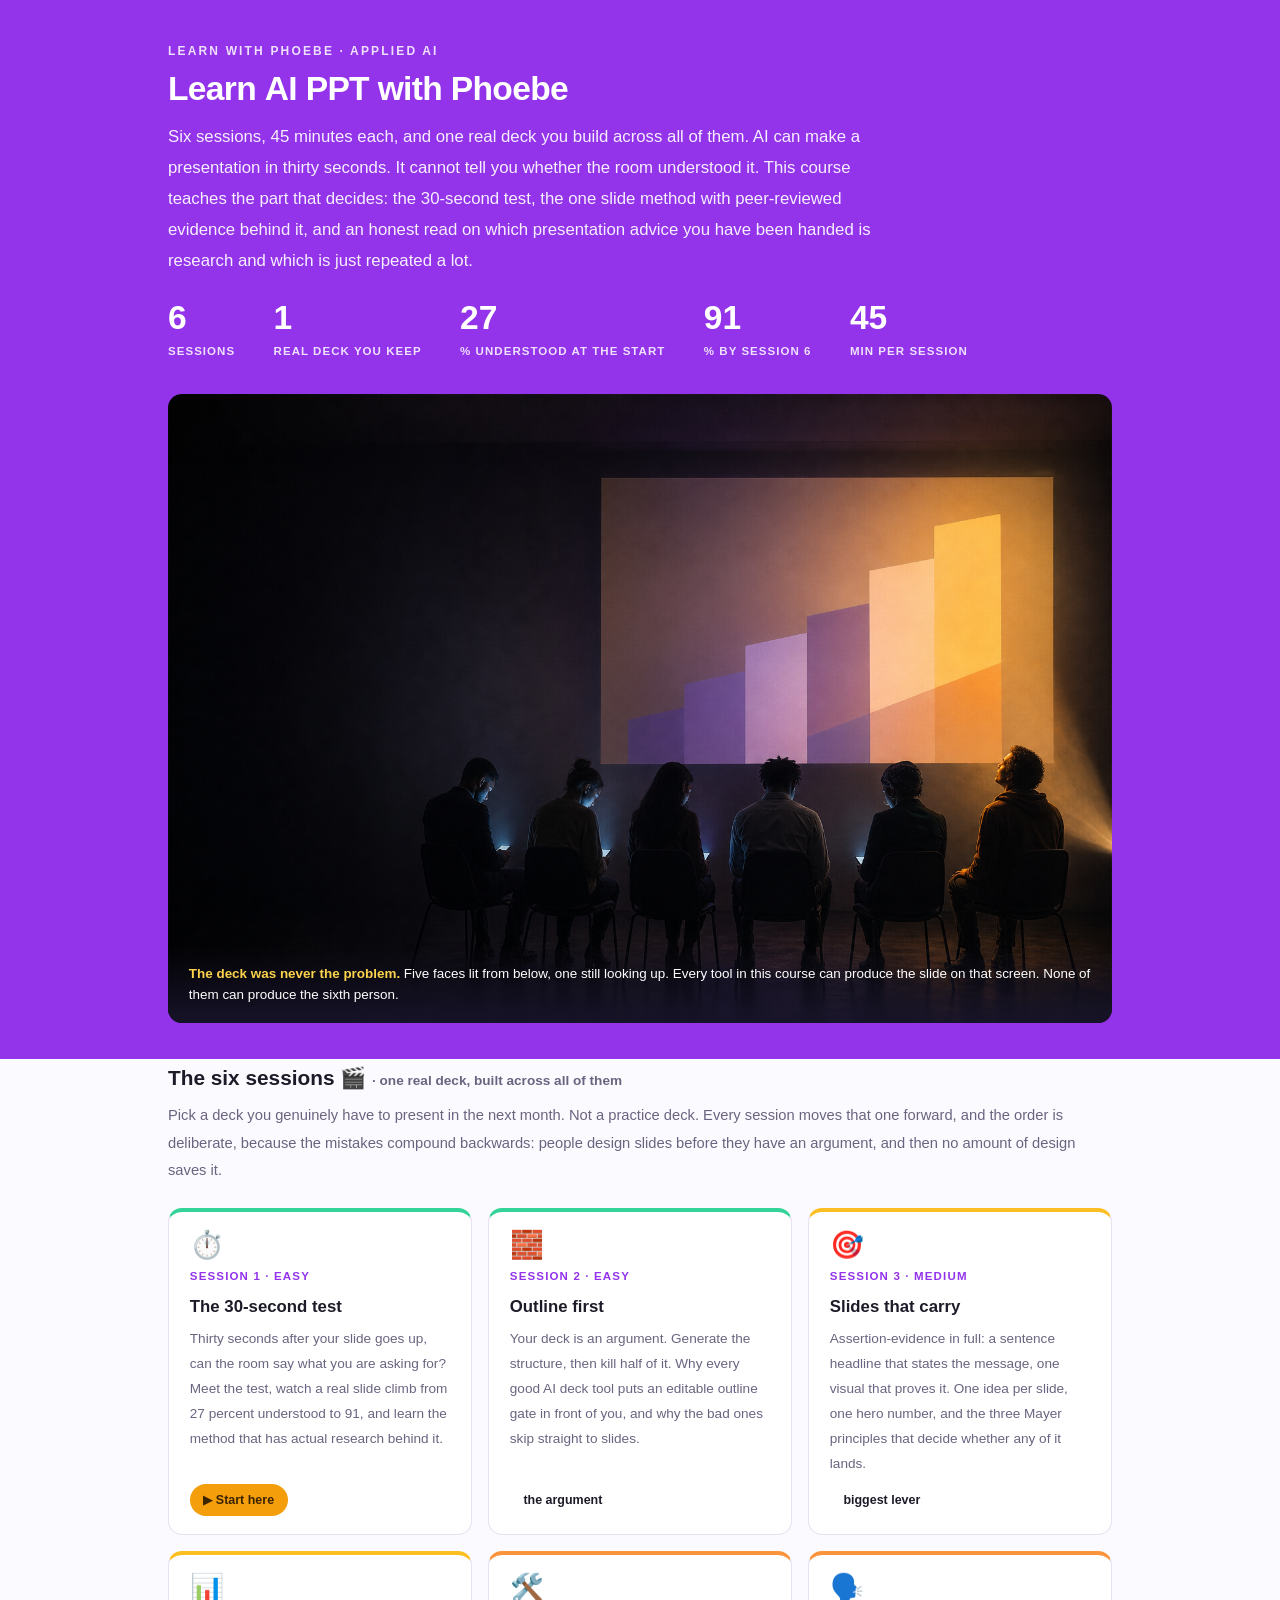
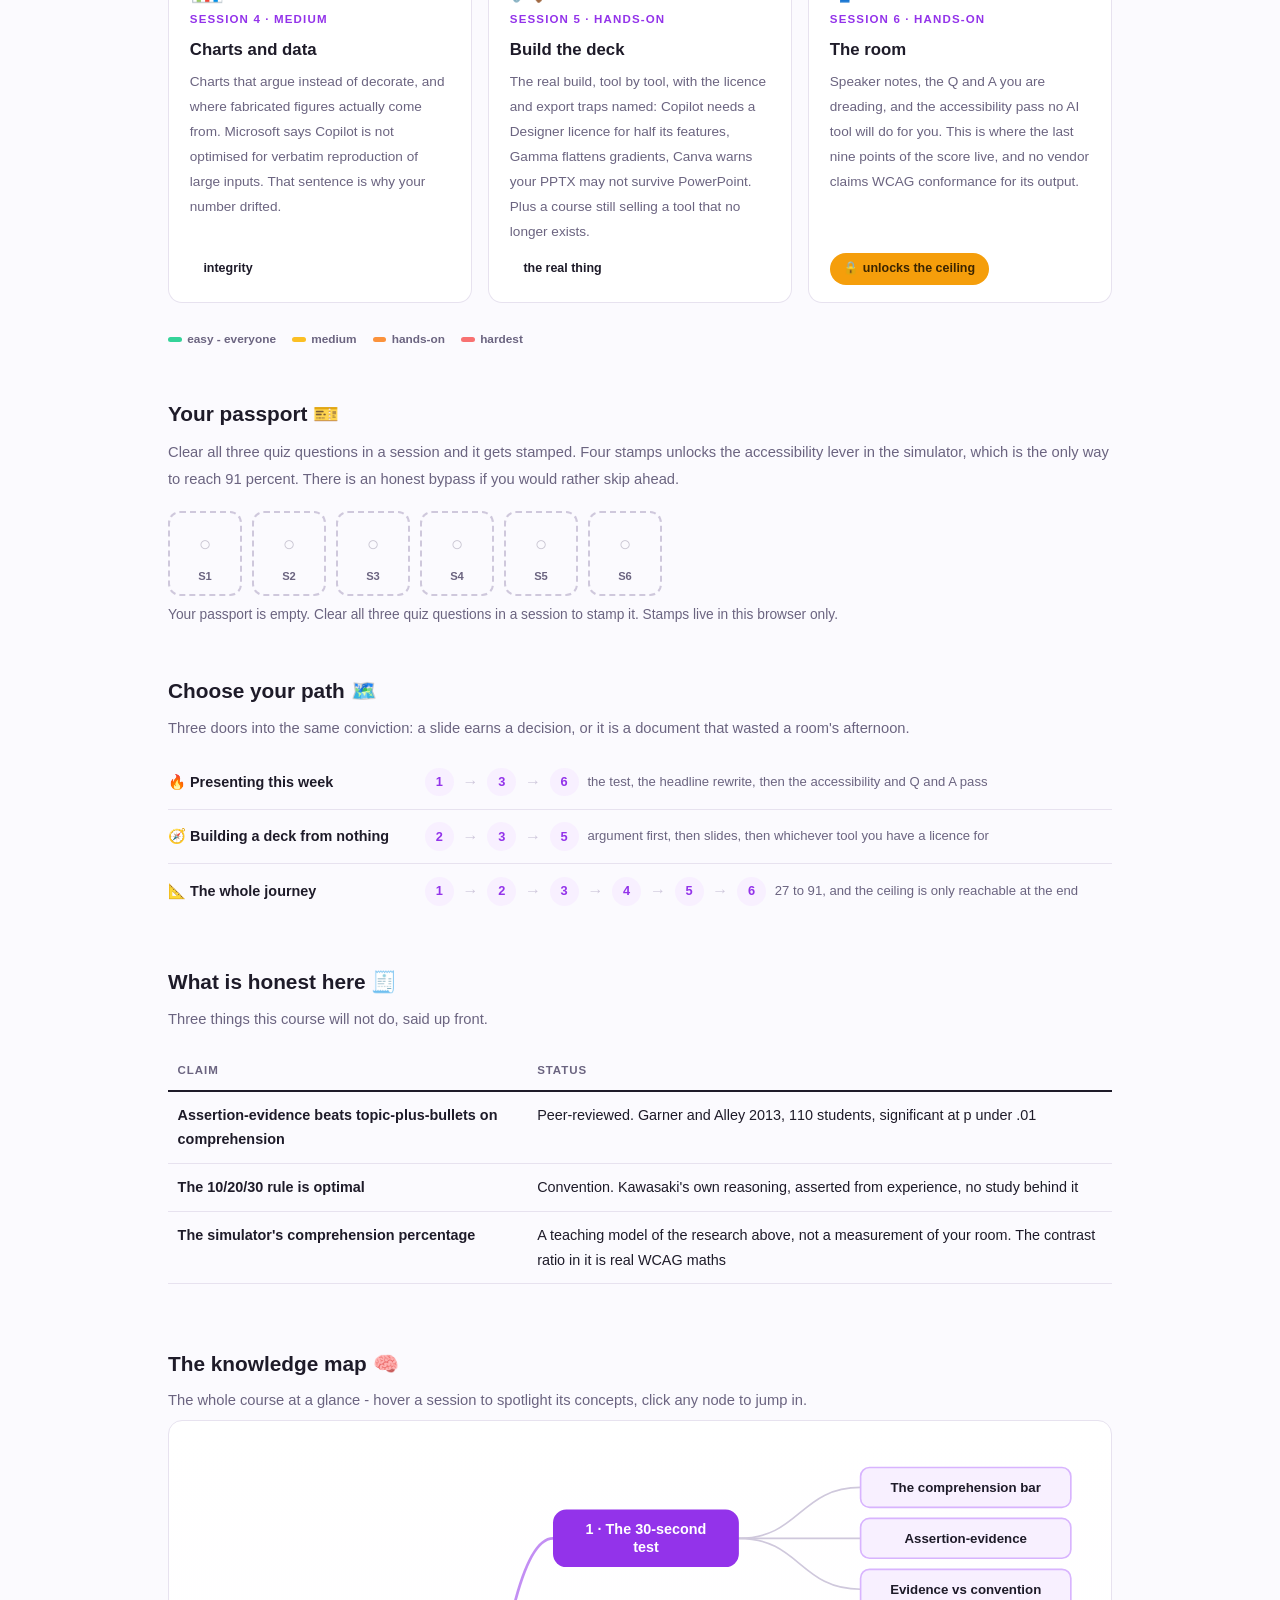
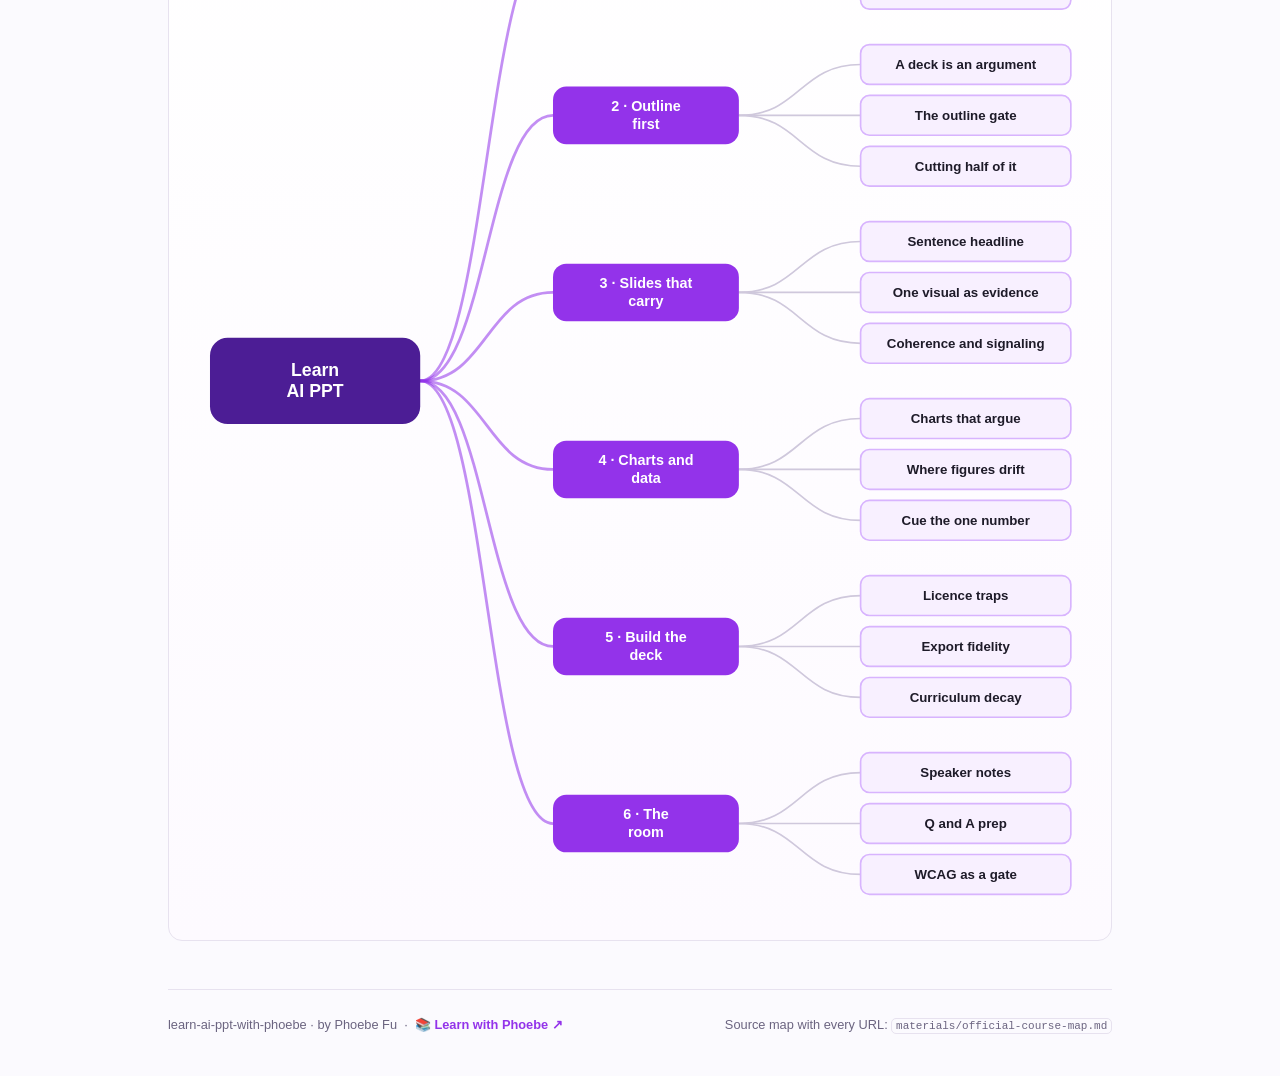
==== commit 191d383c: "Style .mono and .callout.warn, which markup used but no stylesheet defined An estate-wide sweep for " ====
--- a/index.html
+++ b/index.html
@@ -19,7 +19,7 @@
 <meta name="twitter:image" content="https://phoebefu6.github.io/learn-ai-ppt-with-phoebe/assets/og-cover.png">
 <!-- social:end -->
 <title>Learn AI PPT with Phoebe</title>
-<link rel="stylesheet" href="assets/style.css?v=1">
+<link rel="stylesheet" href="assets/style.css?v=3">
 <style>
 
   .stats-row { display: flex; gap: 2.4rem; margin-top: 1.5rem; flex-wrap: wrap; }
--- a/assets/style.css
+++ b/assets/style.css
@@ -1328,3 +1328,51 @@
   .pl-tscore { width: 120px; }
   .pl-tname { white-space: normal; }
 }
+
+
+/* ---------- agenda bar ---------- */
+/* Restored 2026-08-26. This block was missing from the aiap batch stylesheet while
+   older course repos had it, so the masthead agenda rendered as run-on text.
+   Band text colours are computed per palette rather than copied, because this
+   batch uses much paler soft tones than the repo the block came from. */
+.agenda {
+  display: flex;
+  border-radius: 999px;
+  overflow: hidden;
+  margin: 1.4rem 0 0;
+  font-size: .72rem;
+  font-weight: 600;
+  text-align: center;
+}
+
+.agenda span { padding: .45rem .3rem; white-space: nowrap; overflow: hidden; text-overflow: ellipsis; }
+
+.agenda .a1 { background: var(--indigo-deep); color: #fff; }
+.agenda .a2 { background: #974CDE; color: #fff; } /* darkened from var(--indigo-mid) #A855F7: neither white (3.96) nor ink (4.31) cleared 4.5 on the original */
+.agenda .a3 { background: var(--amber); color: var(--ink); }
+.agenda .a4 { background: var(--indigo-soft); color: var(--ink); }
+
+
+/* ---------- mono, and the warn callout ---------- */
+/* Added 2026-08-26. Both were used in markup with no rule anywhere in the
+   estate: .mono appeared in 126 places across this batch and in zero
+   stylesheets, and .callout.warn inherited only padding and radius from the
+   base .callout, which sets no background, so warnings rendered as plain
+   indented paragraphs. .mono needs two rules because it is used both as a
+   block footer note and as inline code. */
+.mono {
+  font-family: ui-monospace, SFMono-Regular, "SF Mono", Menlo, Consolas, "Liberation Mono", monospace;
+  font-size: .86em;
+}
+
+p.mono { color: var(--muted); }
+
+span.mono {
+  background: var(--paper);
+  border: 1px solid var(--hairline);
+  border-radius: 5px;
+  padding: .08em .34em;
+  white-space: nowrap;
+}
+
+.callout.warn { background: #FEF2F2; border-left: 4px solid #B91C1C; }
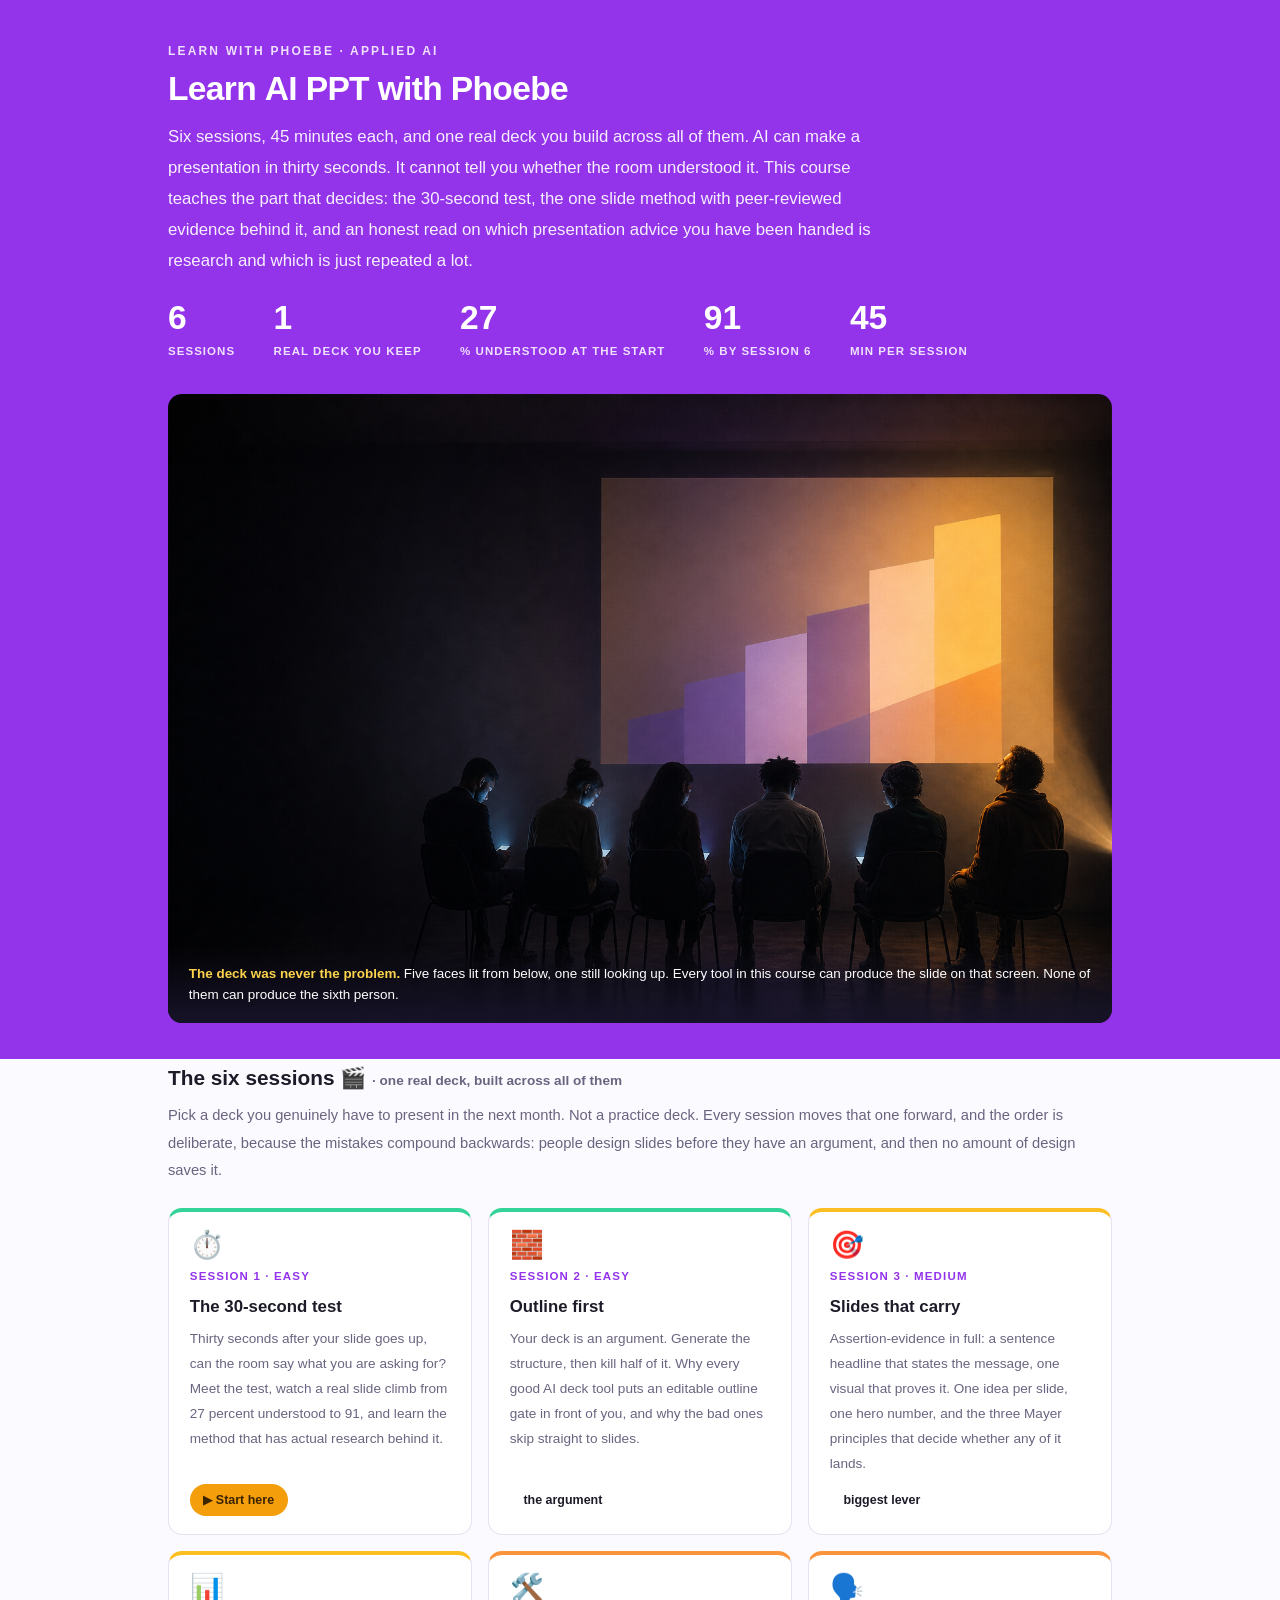
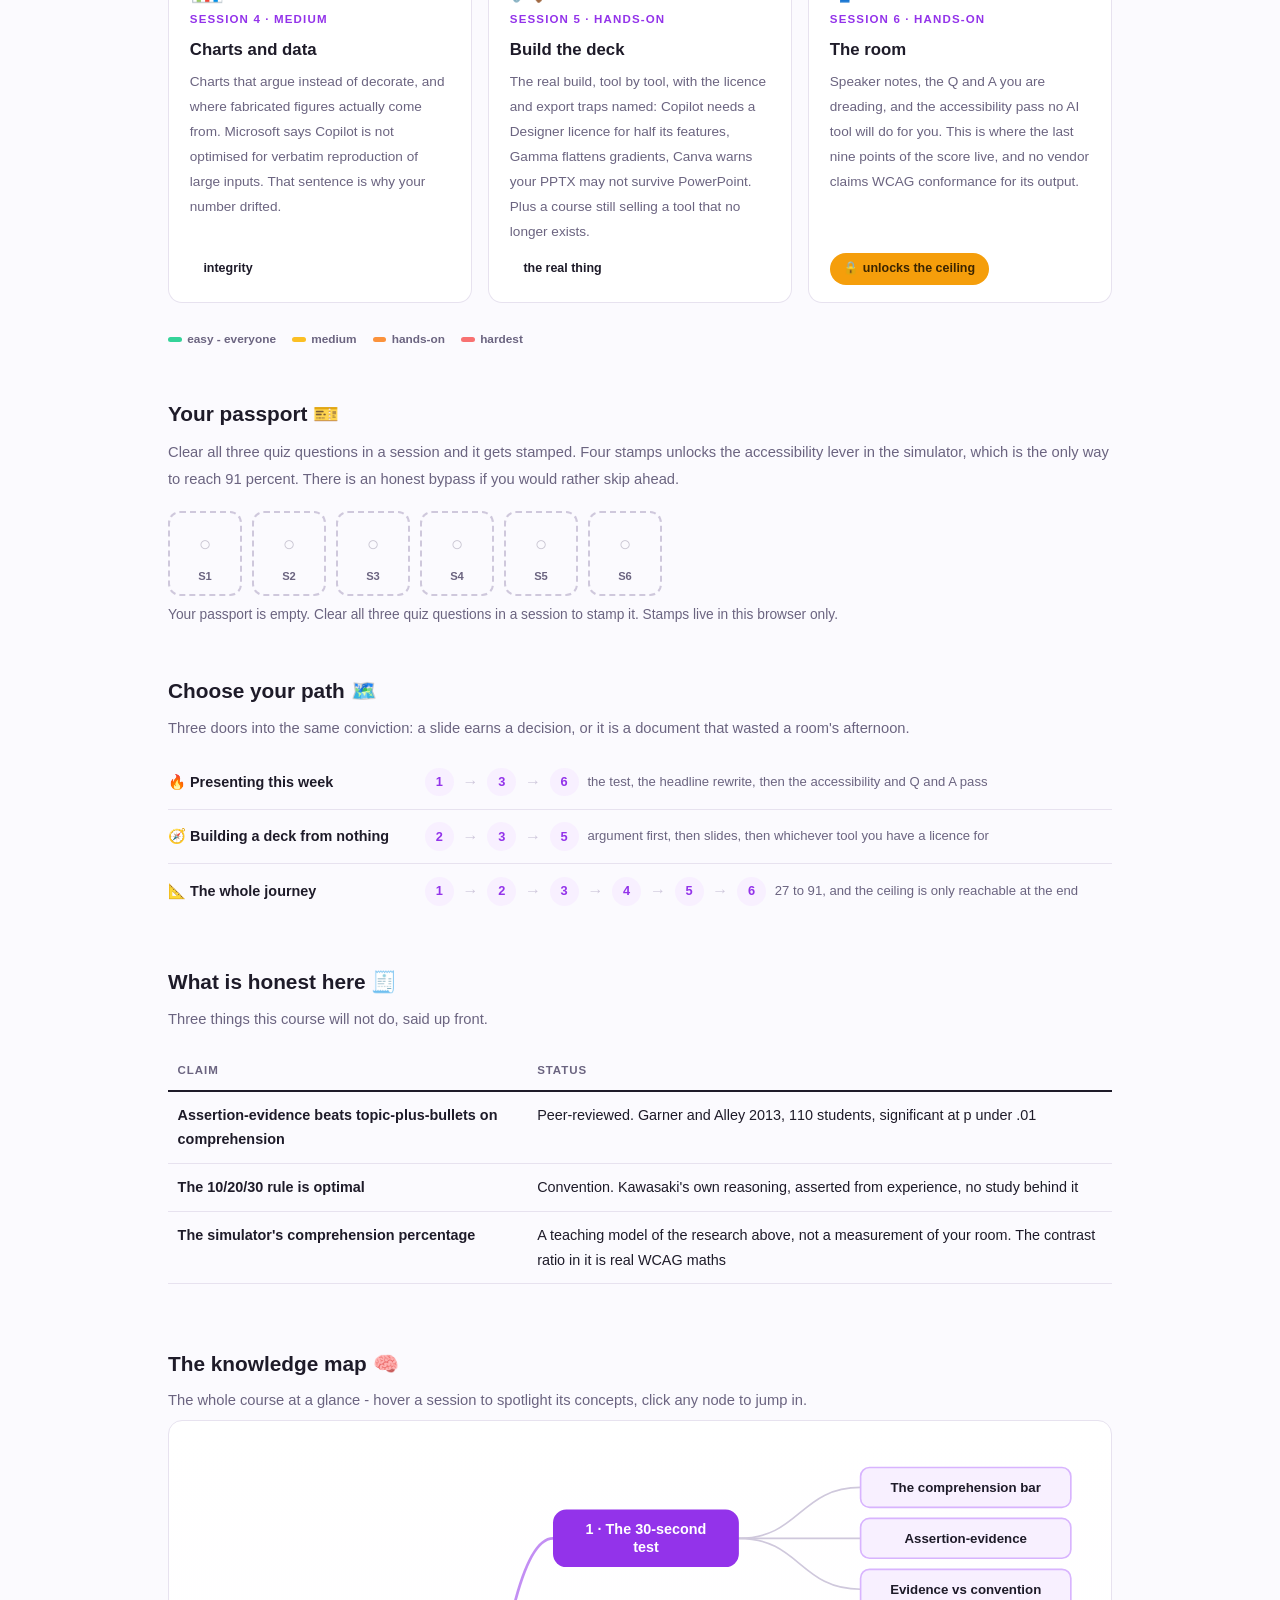
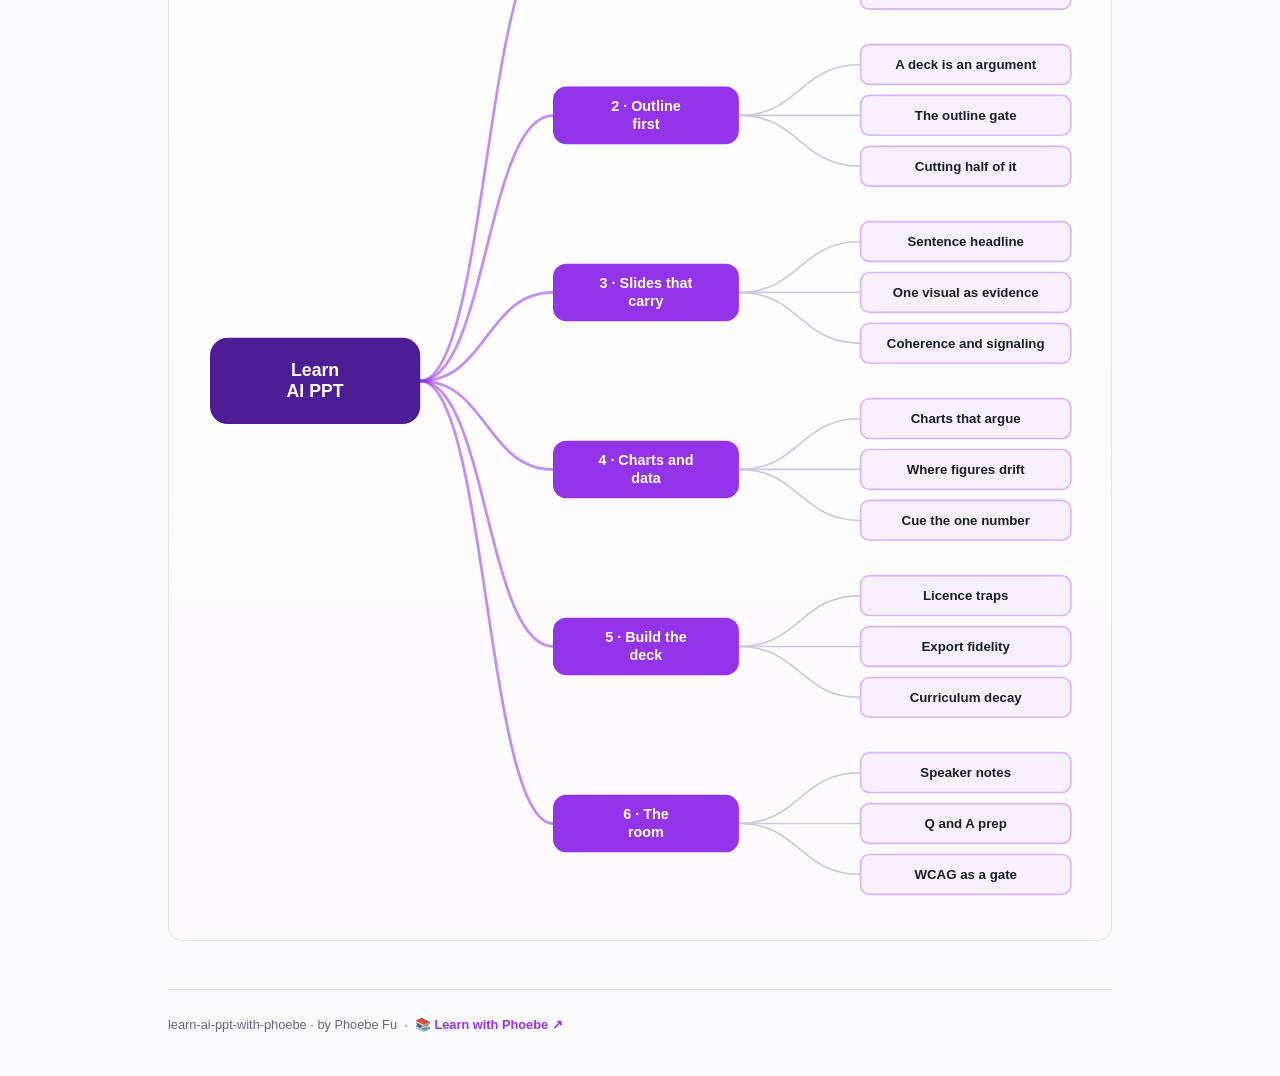
==== commit bb11483a: "Landing page: remove the internal source-map path from the footer The landing page is the course's p" ====
--- a/index.html
+++ b/index.html
@@ -223,7 +223,6 @@
 
   <footer class="pagefoot">
     <span>learn-ai-ppt-with-phoebe · by Phoebe Fu &nbsp;·&nbsp; 📚 <a href="https://phoebefu6.github.io/learn-with-phoebe/">Learn with Phoebe ↗</a></span>
-    <span>Source map with every URL: <span class="mono">materials/official-course-map.md</span></span>
   </footer>
 
 </main>
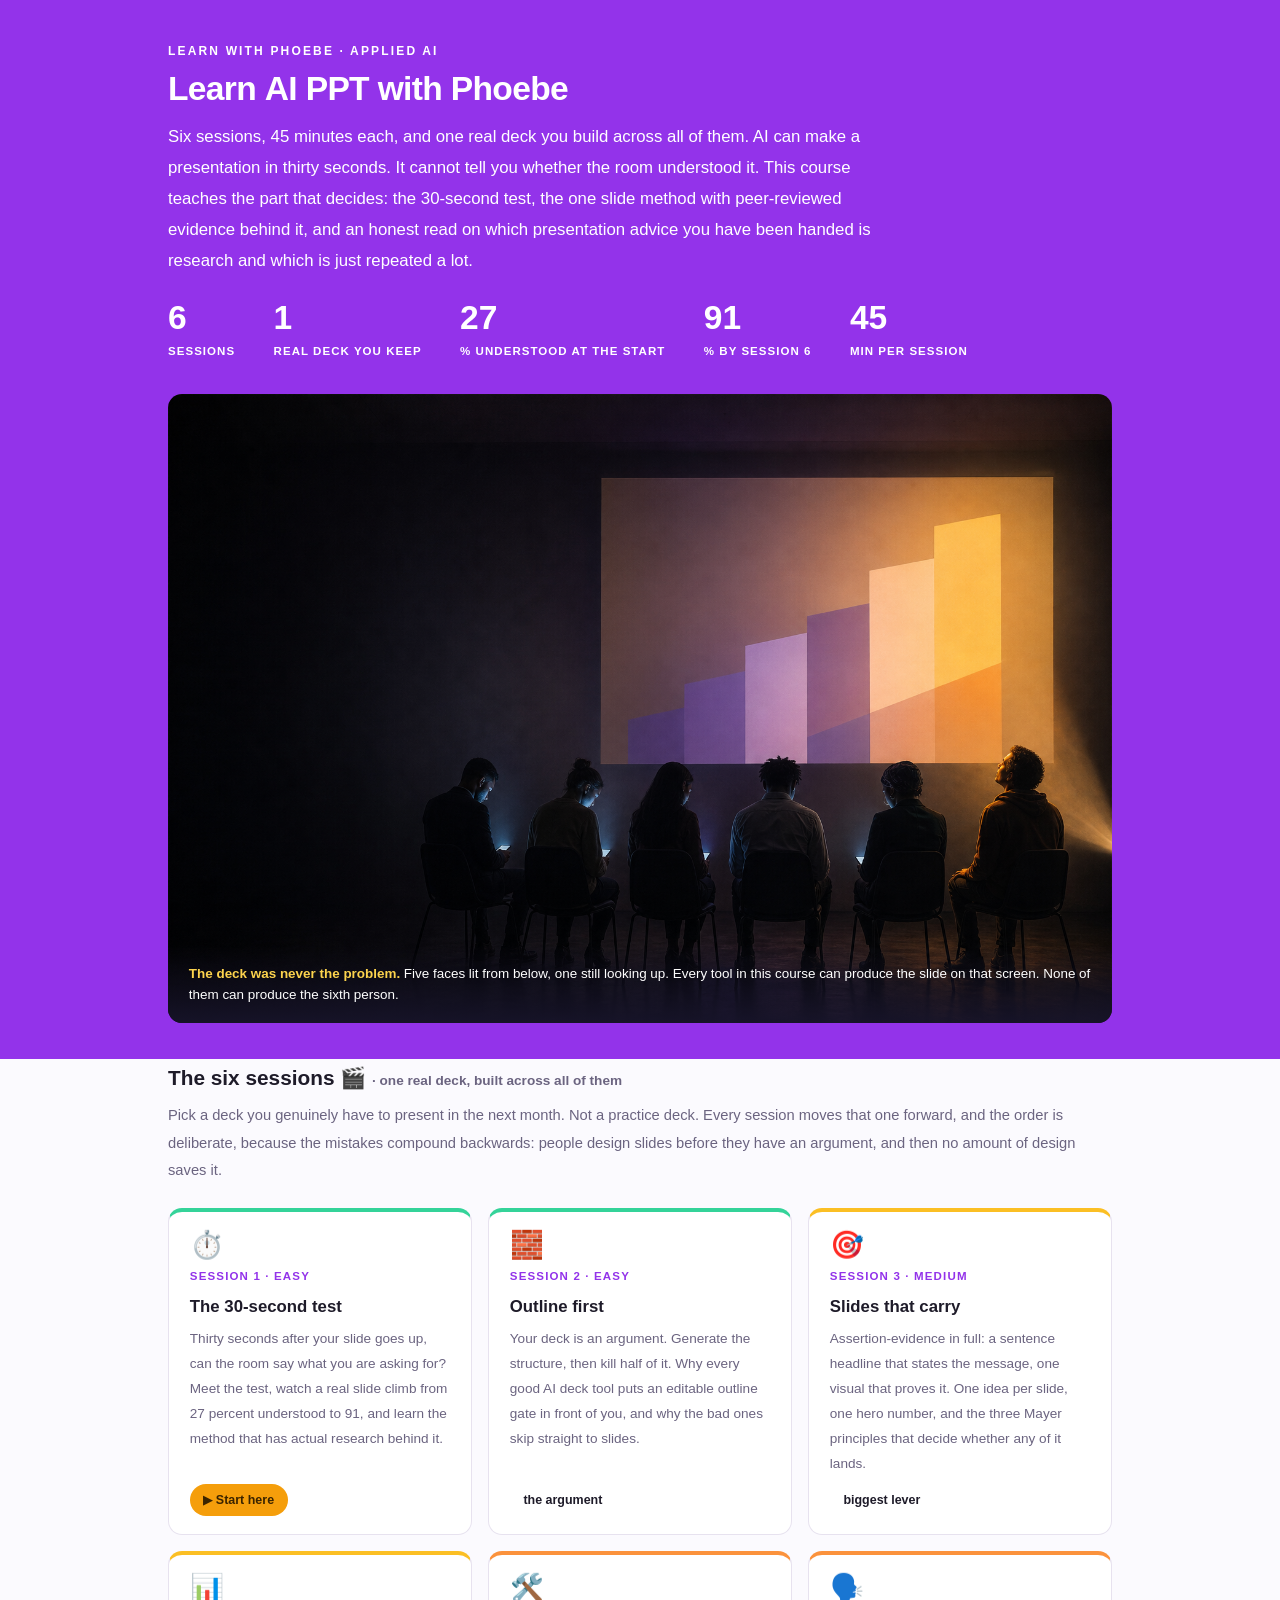
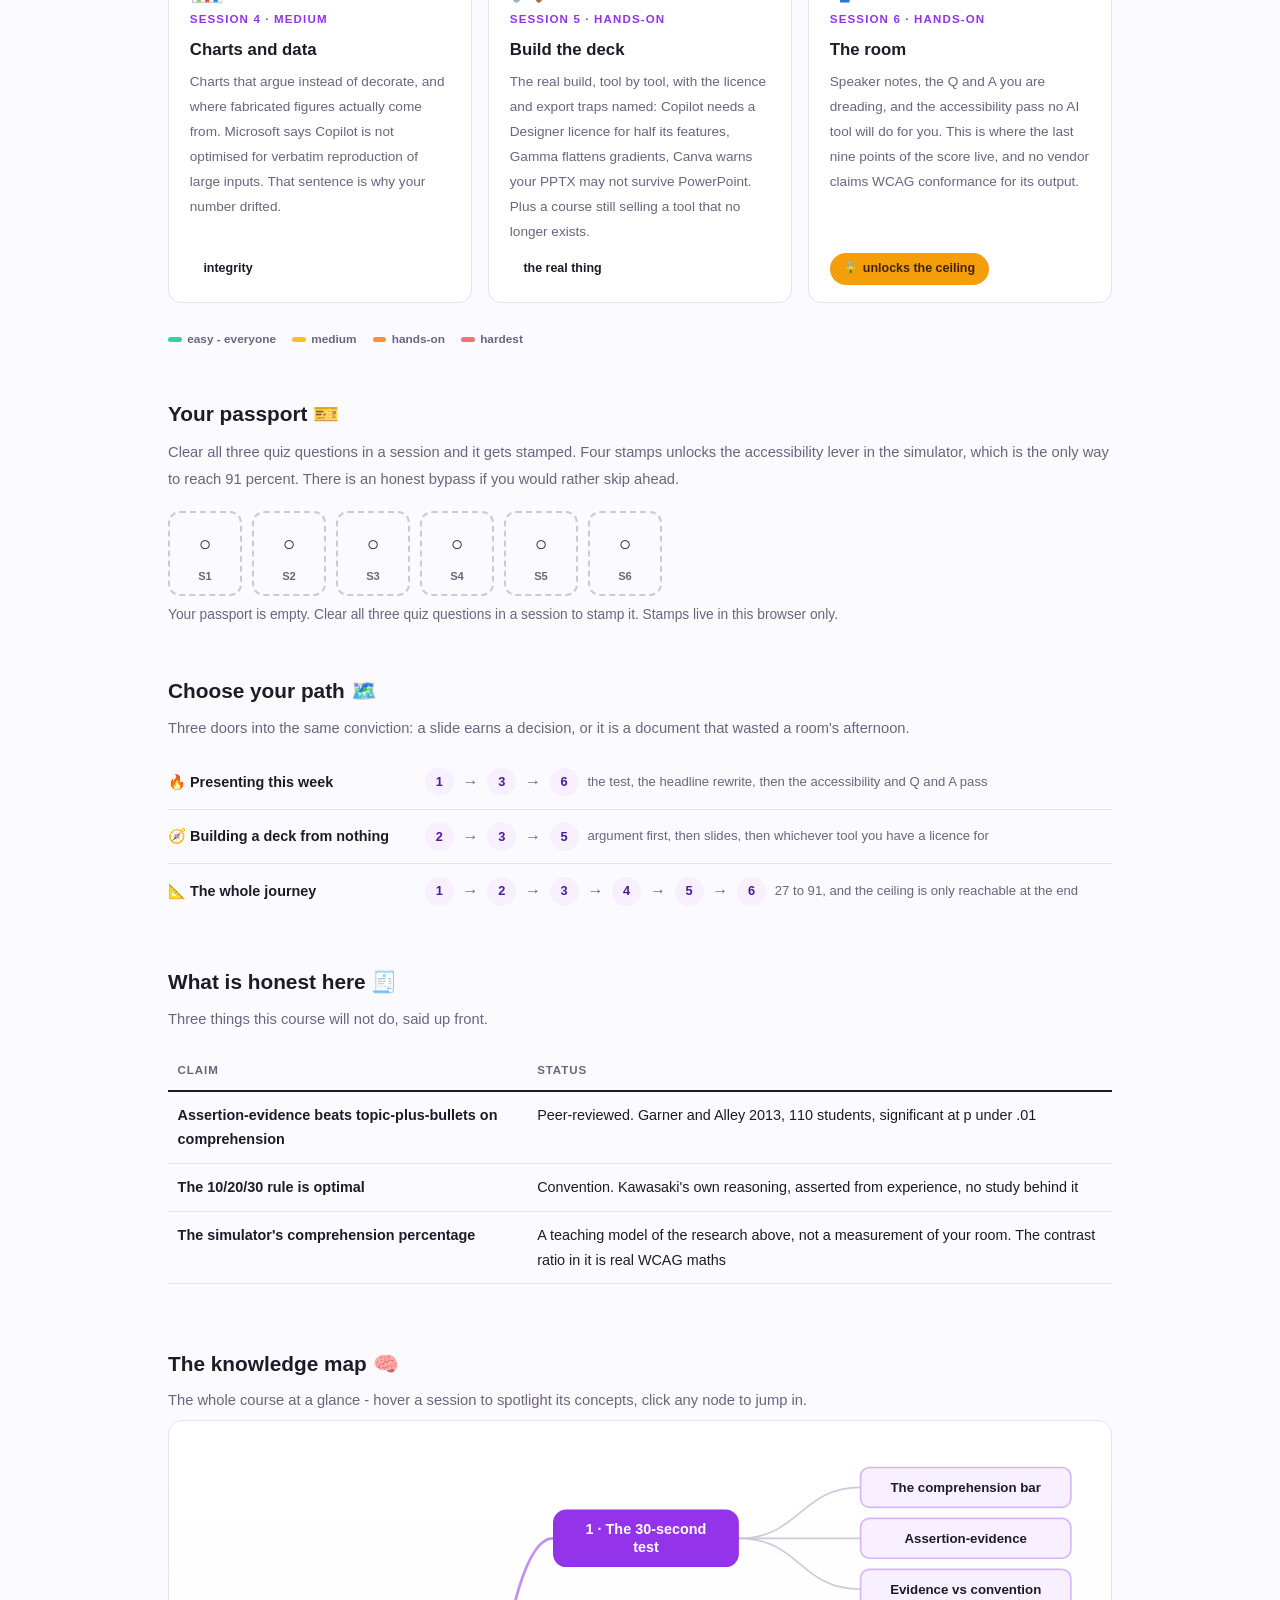
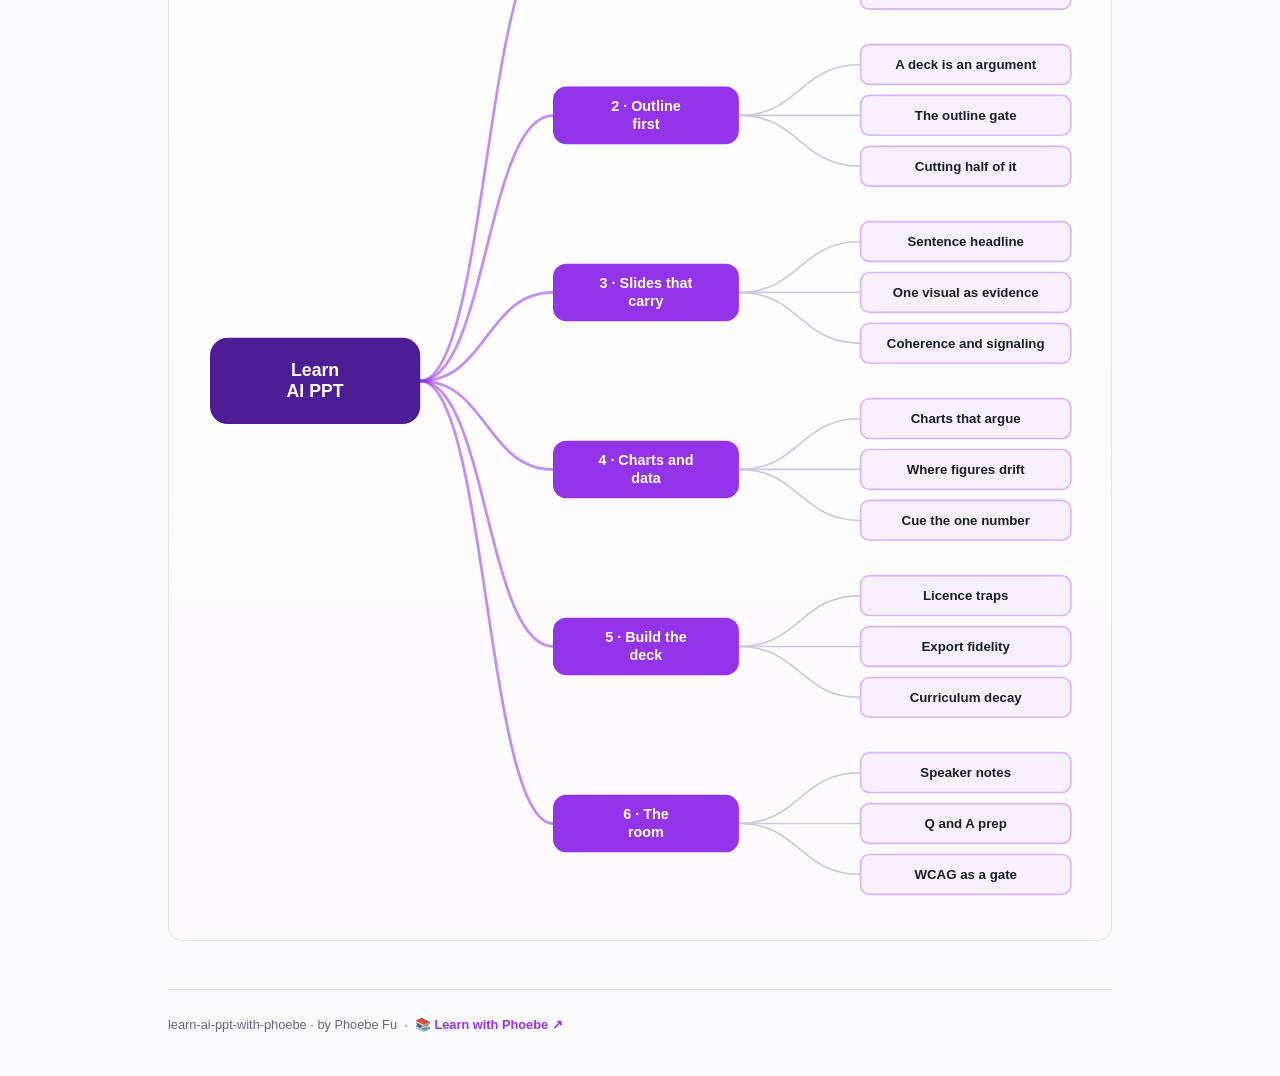
==== commit 645ea722: "Light surfaces everywhere: lightbox, cheat panel, code boxes; contrast and phone-width fixes Every d" ====
--- a/index.html
+++ b/index.html
@@ -19,12 +19,12 @@
 <meta name="twitter:image" content="https://phoebefu6.github.io/learn-ai-ppt-with-phoebe/assets/og-cover.png">
 <!-- social:end -->
 <title>Learn AI PPT with Phoebe</title>
-<link rel="stylesheet" href="assets/style.css?v=3">
+<link rel="stylesheet" href="assets/style.css?v=21">
 <style>
 
   .stats-row { display: flex; gap: 2.4rem; margin-top: 1.5rem; flex-wrap: wrap; }
   .stat b { display: block; font-size: 2.1rem; font-weight: 800; line-height: 1.05; font-variant-numeric: tabular-nums; }
-  .stat span { font-size: .72rem; opacity: .85; text-transform: uppercase; letter-spacing: .09em; font-weight: 600; }
+  .stat span { font-size: .72rem; opacity: 1; text-transform: uppercase; letter-spacing: .09em; font-weight: 600; }
 
   .course-grid { display: grid; grid-template-columns: repeat(auto-fit, minmax(17rem, 1fr)); gap: 1rem; margin-top: 1.5rem; }
   .course-card {
@@ -57,9 +57,9 @@
   .path { display: flex; gap: .55rem; align-items: center; padding: .75rem 0; border-bottom: .5px solid var(--hairline); flex-wrap: wrap; }
   .path:last-child { border-bottom: none; }
   .path b { min-width: 15.5rem; font-size: .9rem; }
-  .path .pstep { background: var(--indigo-50); color: var(--indigo); border-radius: 999px; padding: .16rem .68rem; font-weight: 700; font-size: .8rem; text-decoration: none; transition: all .12s ease; }
+  .path .pstep { background: var(--indigo-50); color: var(--indigo-deep); border-radius: 999px; padding: .16rem .68rem; font-weight: 700; font-size: .8rem; text-decoration: none; transition: all .12s ease; }
   .path .pstep:hover { background: var(--indigo); color: #fff; }
-  .path .parr { color: var(--faint); font-weight: 700; }
+  .path .parr { color: var(--muted); font-weight: 700; }
 
   .mm-section { margin-top: 1.6rem; }
   .mm-section h2 { font-size: 1.3rem; font-weight: 800; margin-bottom: .2rem; }
@@ -266,6 +266,6 @@
 };
 </script>
 <script src="assets/mindmap.js?v=1"></script>
-<script src="assets/app.js?v=1"></script>
+<script src="assets/app.js?v=21"></script>
 </body>
 </html>
--- a/assets/style.css
+++ b/assets/style.css
@@ -16,8 +16,8 @@
   --amber-ink: #3A2400;
   --amber-50: #FFF7E6;
   --paper: #FBFAFE;
-  --code-bg: #17142A;
-  --code-ink: #E6E0F5;
+  --code-bg: #F8F0FF;
+  --code-ink: #1E1B29;
   --radius: 14px;
 }
 
@@ -47,7 +47,7 @@
   font-size: .75rem;
   letter-spacing: .18em;
   text-transform: uppercase;
-  opacity: .85;
+  opacity: 1;
   font-weight: 600;
 }
 .masthead h1 {
@@ -58,7 +58,7 @@
   letter-spacing: -.02em;
 }
 .masthead h1 .accent { color: inherit; }
-.masthead .sub { font-size: 1.05rem; opacity: .92; max-width: 44rem; }
+.masthead .sub { font-size: 1.05rem; opacity: 1; max-width: 44rem; }
 
 .chip-row { display: flex; flex-wrap: wrap; gap: .5rem; margin-top: 1.1rem; }
 .chip {
@@ -72,7 +72,7 @@
   white-space: nowrap;
 }
 .chip.level { background: #fff; color: var(--indigo); }
-.chip.audience { background: rgba(255,255,255,.16); color: #fff; border: 1px solid rgba(255,255,255,.35); }
+.chip.audience { background: rgba(255,255,255,.08); color: #fff; border: 1px solid rgba(255,255,255,.35); }
 .chip.time { background: var(--ink); color: #fff; font-variant-numeric: tabular-nums; }
 
 
@@ -86,8 +86,9 @@
   border-bottom: 1px solid var(--hairline);
   padding: .55rem 0;
 }
-.toolbar .wrap { display: flex; align-items: center; gap: .6rem; }
-.toolbar .crumb { font-size: .8rem; color: var(--muted); font-weight: 600; margin-right: auto; }
+.toolbar .wrap { display: flex; align-items: center; gap: .5rem; flex-wrap: nowrap; }
+.toolbar .crumb { font-size: .8rem; color: var(--muted); font-weight: 600; margin-right: auto; min-width: 0; white-space: nowrap; overflow: hidden; text-overflow: ellipsis; }
+.toolbar .btn { white-space: nowrap; flex: none; padding: .38rem .8rem; font-size: .78rem; line-height: 1.2; }
 .toolbar .crumb a { color: var(--indigo); text-decoration: none; }
 .btn {
   border: 1px solid var(--hairline);
@@ -208,7 +209,7 @@
 .pill.light { background: var(--indigo-50); color: var(--indigo); }
 .pill.inkpill { background: var(--ink); color: #fff; }
 .pill.amber, .pill.peach { background: var(--amber); color: var(--amber-ink); }
-.pill.bare { color: var(--faint); }
+.pill.bare { color: var(--muted); }
 
 /* ---------- 4D grid ---------- */
 .grid-2 { display: grid; grid-template-columns: repeat(auto-fit, minmax(15rem, 1fr)); gap: .8rem; margin: .5rem 0 1rem; }
@@ -237,10 +238,11 @@
 table.clean td:first-child { font-weight: 600; }
 
 /* ---------- prompt boxes ---------- */
-.prompt-box {
+.prompt-box{
   position: relative;
-  background: var(--code-bg);
-  color: var(--code-ink);
+  background: #F8F0FF;
+  border: 1px solid #E7E2EF;
+  color: #1E1B29;
   border-radius: var(--radius);
   padding: 1.1rem 1.2rem;
   margin: 1rem 0 1.2rem;
@@ -250,12 +252,12 @@
   white-space: pre-wrap;
   word-break: break-word;
 }
-.prompt-box .label {
+.prompt-box .label{
   position: absolute;
   top: -0.7rem;
   left: 1rem;
-  background: var(--indigo);
-  color: #fff;
+  background: #9333EA;
+  color: #FFFFFF;
   font-family: "Inter", -apple-system, sans-serif;
   font-size: .68rem;
   font-weight: 700;
@@ -266,13 +268,13 @@
 }
 .prompt-box.bad .label { background: var(--faint); color: var(--ink); }
 .prompt-box.good .label { background: var(--amber); color: var(--amber-ink); }
-.copy-btn {
+.copy-btn{
   position: absolute;
   top: .7rem;
   right: .7rem;
-  background: rgba(255,255,255,.1);
-  border: 1px solid rgba(255,255,255,.25);
-  color: #fff;
+  background: #FFFFFF;
+  border: 1px solid #E7E2EF;
+  color: #1E1B29;
   border-radius: 999px;
   padding: .25rem .8rem;
   font-size: .72rem;
@@ -281,17 +283,21 @@
   font-family: "Inter", -apple-system, sans-serif;
   transition: background .15s ease;
 }
-.copy-btn:hover { background: rgba(255,255,255,.22); }
+.copy-btn:hover { background: #E7E2EF; }
 .copy-btn.copied { background: var(--amber); border-color: var(--amber); color: var(--amber-ink); }
 
 /* ---------- demo steps ---------- */
 .steps { counter-reset: step; margin: .6rem 0 1rem; }
 .step {
-  display: flex;
-  gap: .9rem;
+  display: grid;
+  grid-template-columns: max-content minmax(0, 1fr);
+  column-gap: .9rem;
+  row-gap: .2rem;
   padding: .85rem 0;
   border-bottom: .5px solid var(--hairline);
 }
+.step > * { grid-column: 2; min-width: 0; }
+.step > .prompt-box { margin: .8rem 0 .4rem; }
 .step:last-child { border-bottom: none; }
 .step::before {
   counter-increment: step;
@@ -367,11 +373,11 @@
   gap: .4rem;
 }
 
-.lightbox {
+.lightbox{
   position: fixed;
   inset: 0;
   z-index: 100;
-  background: rgba(30,27,41,.9);
+  background: rgba(251,250,254,.97);
   display: none;
   align-items: center;
   justify-content: center;
@@ -379,8 +385,10 @@
   cursor: zoom-out;
 }
 .lightbox.open { display: flex; }
-.lightbox .inner {
+.lightbox .inner{
   background: #fff;
+  border: 1px solid #E7E2EF;
+  box-shadow: 0 10px 40px rgba(30,27,41,.14);
   border-radius: var(--radius);
   padding: 2rem;
   max-width: 94vw;
@@ -388,13 +396,12 @@
   overflow: auto;
 }
 .lightbox .inner svg, .lightbox .inner img { width: min(88vw, 70rem); height: auto; }
-.lightbox .close-hint {
+.lightbox .close-hint{
   position: fixed;
   top: 1rem; right: 1.4rem;
-  color: #fff;
+  color: #1E1B29;
   font-size: .8rem;
   font-weight: 600;
-  opacity: .8;
 }
 
 /* ---------- courses covered ---------- */
@@ -413,19 +420,20 @@
 .covered-row .note { margin-left: auto; color: var(--muted); font-size: .78rem; text-align: right; }
 
 /* ---------- cheat sheet footer ---------- */
-.cheat {
-  background: var(--ink);
-  color: #fff;
+.cheat{
+  background: #F8F0FF;
+  border: 1px solid #E7E2EF;
+  color: #1E1B29;
   border-radius: var(--radius);
   padding: 1.6rem 1.6rem 1.3rem;
   margin-top: 3rem;
 }
 .cheat h3 { font-size: 1.1rem; margin-bottom: 1rem; }
-.cheat h3 span { color: var(--indigo-soft); }
+.cheat h3 span { color: #9333EA; }
 .cheat .grid-2 { gap: 1rem; }
 .cheat .cheat-item { border-left: 3px solid var(--indigo-mid); padding-left: .8rem; }
-.cheat .cheat-item b { display: block; font-size: .85rem; color: var(--indigo-soft); }
-.cheat .cheat-item span { font-size: .82rem; opacity: .85; }
+.cheat .cheat-item b { display: block; font-size: .85rem; color: #4C1D95; }
+.cheat .cheat-item span { font-size: .82rem; color: #6B6480; }
 
 footer.pagefoot {
   border-top: 1px solid var(--hairline);
@@ -520,7 +528,7 @@
   margin-top: 1.1rem;
   flex-wrap: wrap;
 }
-.journey .jlabel { font-size: .7rem; font-weight: 700; text-transform: uppercase; letter-spacing: .09em; opacity: .8; margin-right: .3rem; }
+.journey .jlabel { font-size: .7rem; font-weight: 700; text-transform: uppercase; letter-spacing: .09em; opacity: 1; margin-right: .3rem; }
 .journey a {
   width: 1.7rem; height: 1.7rem;
   border-radius: 999px;
@@ -795,7 +803,10 @@
   /* 44px tap targets */
   details.card summary { min-height: 44px; }
   .qopt { min-height: 44px; display: flex; align-items: center; padding: .7rem .9rem; }
-  .toolbar .btn, .pagefoot a { min-height: 44px; display: inline-flex; align-items: center; }
+  .toolbar .btn, .pagefoot a { min-height: 44px; display: inline-flex; align-items: center; justify-content: center; }
+  .toolbar .crumb, .toolbar #zoom-toggle { display: none; }
+  .toolbar .btn { flex: 1 1 0; padding: .3rem .4rem; font-size: .72rem; }
+  table.clean { display: block; overflow-x: auto; -webkit-overflow-scrolling: touch; }
 }
 
 @media (max-width: 640px) {
@@ -1115,7 +1126,7 @@
   transition: all .18s ease;
 }
 .pp-stamp:hover { border-color: var(--indigo-soft); }
-.pp-stamp i { font-size: 1.3rem; font-style: normal; opacity: .35; }
+.pp-stamp i { font-size: 1.3rem; font-style: normal; opacity: 1; }
 .pp-stamp b { font: 800 0.7rem Inter, sans-serif; }
 .pp-stamp.got {
   border-style: solid; border-color: var(--indigo);
@@ -1376,3 +1387,30 @@
 }
 
 .callout.warn { background: #FEF2F2; border-left: 4px solid #B91C1C; }
+
+/* layout-patch-3: phone-width overflow (2026-10-10) */
+.sql-bar { flex-wrap: wrap; }
+@media (max-width: 480px) {
+  .covered-row { flex-wrap: wrap; }
+  .covered-row .note { margin-left: 0; text-align: left; flex-basis: 100%; }
+  details.card summary { flex-wrap: wrap; }
+  details.card summary .mini { white-space: normal; }
+  .wk, .sqlbox, .prompt-box, pre { max-width: 100%; overflow-x: auto; }
+  .mono, code, strong, .note { overflow-wrap: anywhere; }
+  select, input[type=range], label { max-width: 100%; }
+  canvas, svg, img { max-width: 100%; height: auto; }
+  .tree-kids, .tree-node-wrap, .tree-node, .rb-night, .al-row, .gd-field, .tl-row, .sl-row { max-width: 100%; overflow-x: auto; }
+  .tl-cols, .sl-cols, .bb-cols, .ev-cols, [class$="-cols"] { grid-template-columns: 1fr !important; display: grid; }
+  .tl-cols > *, .sl-cols > *, [class$="-cols"] > * { min-width: 0; max-width: 100%; }
+  .mono { white-space: normal; }
+  .er-w, .bb-lab, .tl-lev, .sl-lev { max-width: 100%; white-space: normal; }
+}
+/* contrast-patch-2b */
+.cheat a { color: var(--indigo-deep, var(--ink)); }
+.chip.audience { background: transparent; border-color: rgba(255,255,255,.55); }
+.masthead a, .masthead .sub a { color: #fff; text-decoration: underline; text-underline-offset: 2px; }
+.prompt-box b, .prompt-box strong { color: var(--indigo-deep, var(--ink)); }
+.prompt-box span, .prompt-box em, .prompt-box i { color: inherit; }
+.pp-stamp i { color: var(--ink); }
+/* contrast-patch-2c */
+.pl-slide .pl-stamp { color: var(--muted); } .pl-bullets li { color: var(--indigo-deep); }
